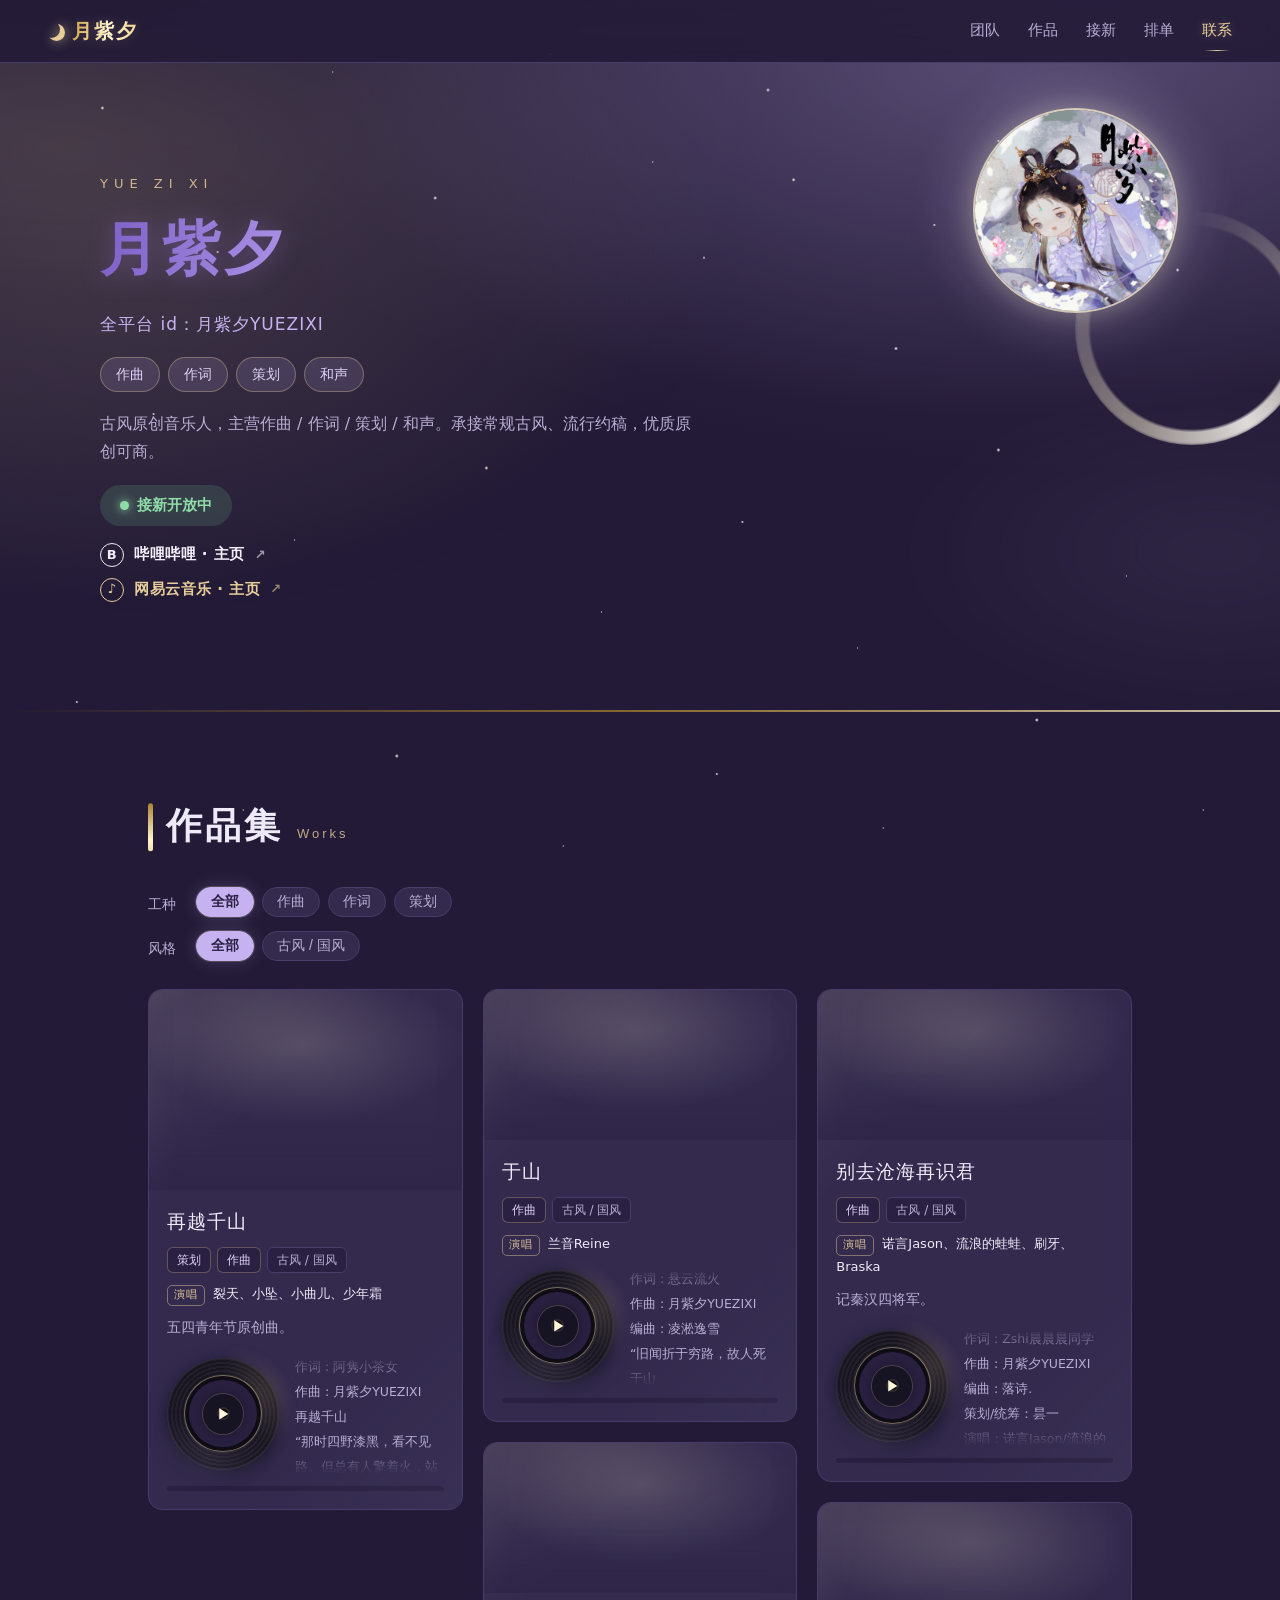
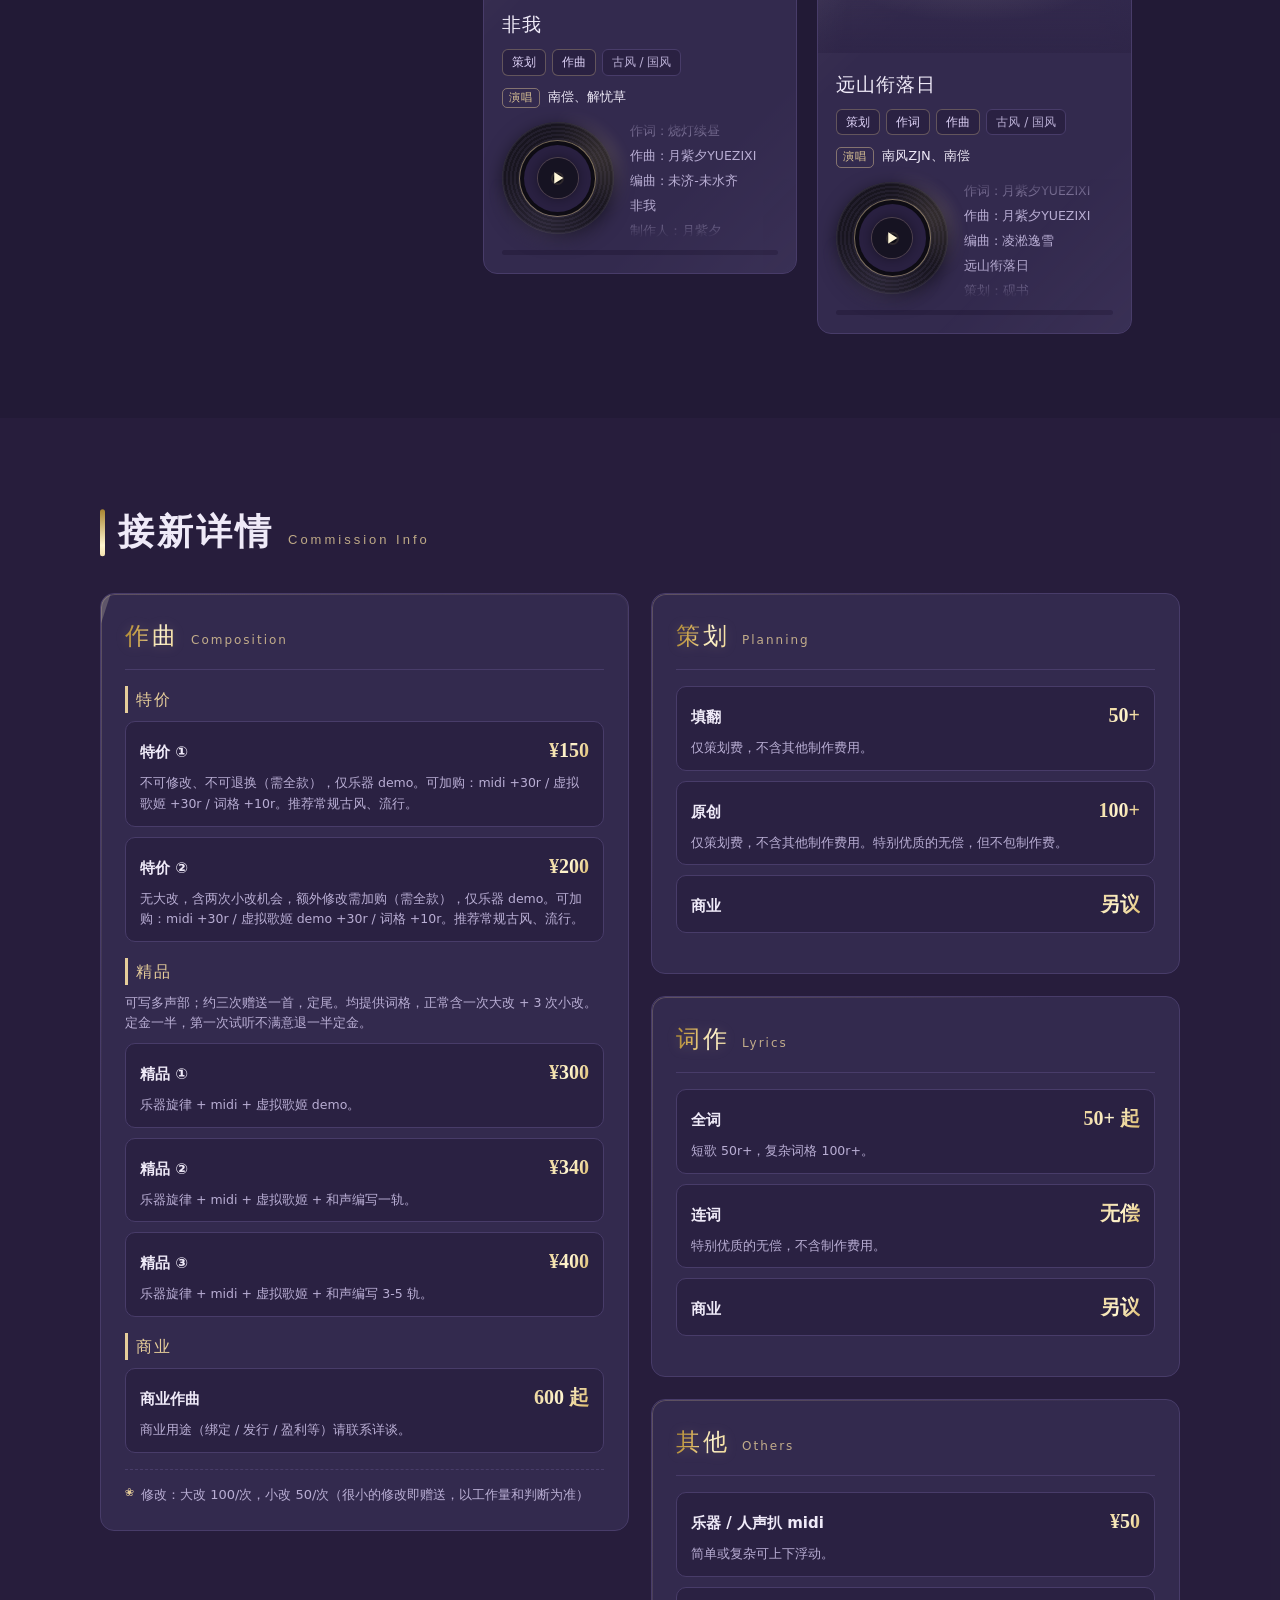
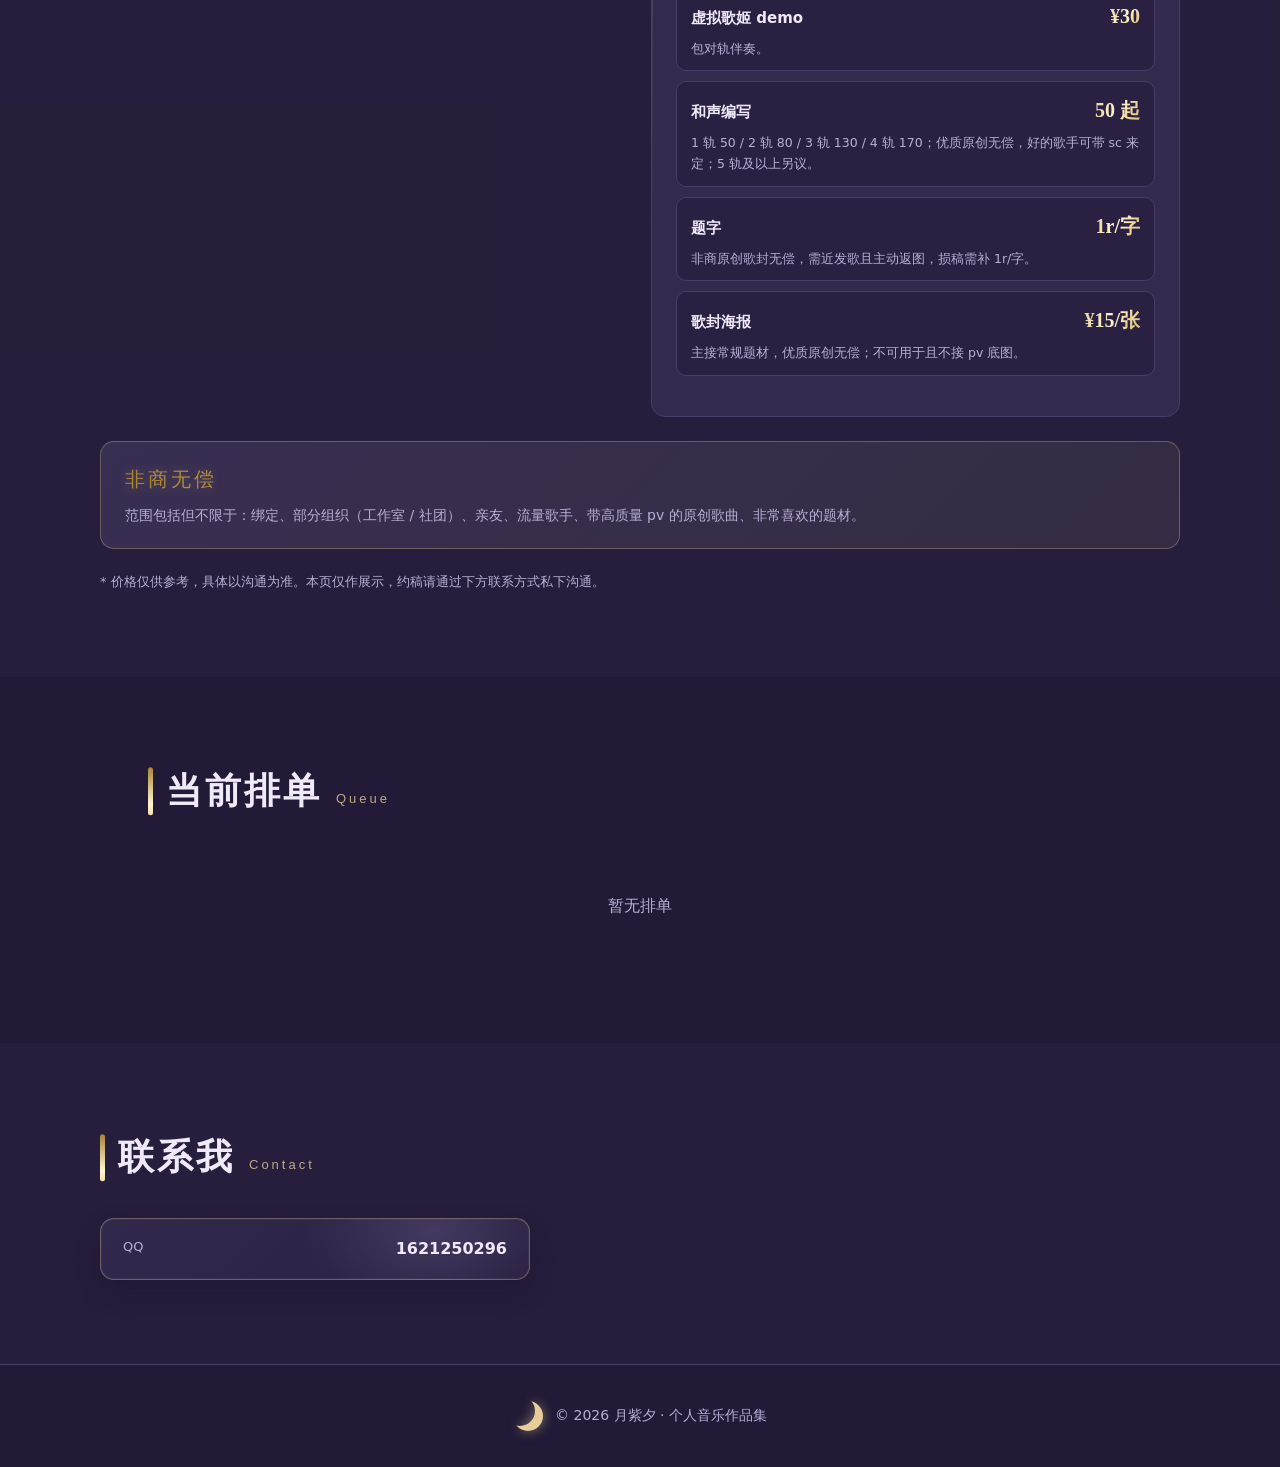
==== member.html @ 7677ec5c "Improve Shiyaoyu work embeds" ====
<!DOCTYPE html>
<html lang="zh-CN">
<head>
  <meta charset="UTF-8" />
  <meta name="viewport" content="width=device-width, initial-scale=1.0" />
  <title>音乐作品集</title>
  <meta name="description" content="古风原创音乐作品展示与接新详情" />
  <link rel="stylesheet" href="assets/css/styles.css?v=35" />
</head>
<body>

  <!-- 星空背景（铺满整页）+ 流星 -->
  <div class="sky" aria-hidden="true">
    <span class="shooting-star"></span>
    <span class="shooting-star"></span>
    <span class="shooting-star"></span>
  </div>

  <!-- 顶部导航 -->
  <header class="nav">
    <a class="nav__brand" href="index.html"><span class="crescent crescent--sm" aria-hidden="true"></span> <span id="navName">作品集</span></a>
    <nav class="nav__links">
      <a href="index.html">团队</a>
      <a href="#works">作品</a>
      <a href="#services">接新</a>
      <a href="#queue">排单</a>
      <a href="#contact">联系</a>
    </nav>
  </header>

  <!-- 首屏 / 关于我 -->
  <section class="hero" id="top">
    <div class="hero__stars" aria-hidden="true"></div>
    <div class="hero__moonframe">
      <img class="hero__avatar" id="avatar" alt="头像" />
    </div>
    <div class="hero__inner">
      <div class="hero__text">
        <div class="hero__pinyin" id="pinyin"></div>
        <h1 id="name">—</h1>
        <p class="hero__tagline" id="tagline">—</p>
        <div class="hero__roles" id="roles"></div>
        <p class="hero__bio" id="bio"></p>
        <div class="hero__status" id="status"></div>
        <div class="hero__platforms" id="platforms"></div>
      </div>
    </div>
  </section>

  <!-- 作品集 -->
  <section class="section" id="works">
    <h2 class="section__title">作品集<span class="section__py">Works</span></h2>

    <div class="filters">
      <div class="filters__group">
        <span class="filters__label">工种</span>
        <div class="chips" id="roleFilters"></div>
      </div>
      <div class="filters__group">
        <span class="filters__label">风格</span>
        <div class="chips" id="genreFilters"></div>
      </div>
    </div>

    <div class="works-grid" id="worksGrid"></div>
    <p class="empty" id="worksEmpty" hidden>没有符合条件的作品～</p>
  </section>

  <!-- 接新详情 / 报价 -->
  <section class="section section--alt" id="services">
    <h2 class="section__title">接新详情<span class="section__py">Commission Info</span></h2>
    <div class="price-groups" id="priceGroups"></div>
    <div class="free-note" id="freeNote"></div>
    <p class="note">* 价格仅供参考，具体以沟通为准。本页仅作展示，约稿请通过下方联系方式私下沟通。</p>
  </section>

  <!-- 排单 -->
  <section class="section" id="queue">
    <h2 class="section__title">当前排单<span class="section__py">Queue</span></h2>
    <div class="queue-list" id="queueList"></div>
  </section>

  <!-- 联系 -->
  <section class="section section--alt" id="contact">
    <h2 class="section__title">联系我<span class="section__py">Contact</span></h2>
    <div class="contacts" id="contacts"></div>
  </section>

  <footer class="footer">
    <span class="crescent" aria-hidden="true"></span>
    <p>© <span id="year"></span> <span id="footName"></span> · 个人音乐作品集</p>
  </footer>

  <button class="backtop" type="button" aria-label="回到顶部">
    <span class="crescent crescent--sm" aria-hidden="true"></span>
  </button>

  <script src="assets/js/data.js?v=35"></script>
  <script src="assets/js/tracks.js?v=35"></script>
  <script src="assets/js/members/lingxue.js?v=35"></script>
  <script src="assets/js/members/chiwei.js?v=35"></script>
  <script src="assets/js/members/qingchuji.js?v=35"></script>
  <script src="assets/js/members/shaodeng.js?v=35"></script>
  <script src="assets/js/members/yingling.js?v=35"></script>
  <script src="assets/js/members/shiyaoyu.js?v=35"></script>
  <script src="assets/js/members/art-template.js?v=35"></script>
  <script src="assets/js/app.js?v=35"></script>
</body>
</html>
---- assets/css/styles.css ----
/* ============ 主题变量（古风 · 水墨紫 · 描金） ============ */
:root {
  --bg:        #221a36;   /* 深茄紫 */
  --bg-alt:    #2a2142;
  --card:      #332a4e;
  --card-hover:#3c3159;
  --text:      #efeaf8;
  --text-dim:  #b9aed4;
  --border:    #483c69;
  --accent:    #c6b2f0;   /* 藕荷紫 */
  --accent-2:  #e6cd9a;   /* 描金 */
  --radius:    14px;
  --maxw:      1080px;
  --serif: "STKaiti", "KaiTi", "Kaiti SC", "FZKai-Z03S", "楷体", "Songti SC", "SimSun", serif;
}

* { box-sizing: border-box; margin: 0; padding: 0; }
html { scroll-behavior: smooth; }

html { background: var(--bg); }
body {
  --spot-x: 72%;
  --spot-y: 18%;
  background: transparent;
  color: var(--text);
  font-family: -apple-system, "PingFang SC", "Microsoft YaHei", "Segoe UI", system-ui, sans-serif;
  line-height: 1.7;
  -webkit-font-smoothing: antialiased;
}
body::before {
  content: "";
  position: fixed;
  inset: 0;
  z-index: -1;
  pointer-events: none;
  background:
    radial-gradient(420px 300px at var(--spot-x) var(--spot-y), rgba(255,245,210,.13), transparent 64%),
    radial-gradient(520px 360px at calc(var(--spot-x) - 18%) calc(var(--spot-y) + 18%), rgba(198,178,240,.10), transparent 68%);
  mix-blend-mode: screen;
  opacity: .82;
  transition: background-position .18s ease;
}

/* ============ 整页星空 + 流星 ============ */
.sky {
  position: fixed; inset: 0; z-index: -1; pointer-events: none; overflow: hidden;
  background:
    radial-gradient(1000px 520px at 85% -5%, rgba(198,178,240,.16), transparent),
    radial-gradient(820px 520px at -5% 12%, rgba(230,205,154,.09), transparent),
    var(--bg);
}
/* 星子（铺满整屏，缓慢明灭） */
.sky::before {
  content: ""; position: absolute; inset: 0;
  background-repeat: no-repeat;
  background-image:
    radial-gradient(2px 2px   at 8%  12%, #fff7da, transparent),
    radial-gradient(1.5px 1.5px at 17% 28%, #ffffff, transparent),
    radial-gradient(1px 1px   at 26% 8%,  #f5e9c0, transparent),
    radial-gradient(2px 2px   at 34% 22%, #ffffff, transparent),
    radial-gradient(1.5px 1.5px at 43% 6%,  #fff3c8, transparent),
    radial-gradient(1px 1px   at 51% 18%, #ffffff, transparent),
    radial-gradient(2px 2px   at 60% 10%, #fff7da, transparent),
    radial-gradient(1.5px 1.5px at 73% 25%, #ffffff, transparent),
    radial-gradient(1px 1px   at 82% 14%, #f5e9c0, transparent),
    radial-gradient(2px 2px   at 92% 30%, #ffffff, transparent),
    radial-gradient(1.5px 1.5px at 12% 46%, #ffffff, transparent),
    radial-gradient(1px 1px   at 23% 60%, #fff3c8, transparent),
    radial-gradient(2px 2px   at 38% 52%, #fff7da, transparent),
    radial-gradient(1px 1px   at 47% 68%, #ffffff, transparent),
    radial-gradient(1.5px 1.5px at 58% 58%, #ffffff, transparent),
    radial-gradient(1px 1px   at 67% 72%, #f5e9c0, transparent),
    radial-gradient(2px 2px   at 78% 50%, #ffffff, transparent),
    radial-gradient(1px 1px   at 88% 64%, #fff3c8, transparent),
    radial-gradient(1.5px 1.5px at 6%  78%, #ffffff, transparent),
    radial-gradient(1px 1px   at 19% 90%, #fff7da, transparent),
    radial-gradient(2px 2px   at 31% 84%, #ffffff, transparent),
    radial-gradient(1px 1px   at 44% 94%, #f5e9c0, transparent),
    radial-gradient(1.5px 1.5px at 56% 86%, #ffffff, transparent),
    radial-gradient(1px 1px   at 69% 92%, #fff3c8, transparent),
    radial-gradient(2px 2px   at 81% 80%, #ffffff, transparent),
    radial-gradient(1px 1px   at 94% 90%, #fff7da, transparent);
  animation: twinkle 5s ease-in-out infinite alternate;
}
.sky::after {
  content: "";
  position: absolute;
  inset: -20%;
  background:
    radial-gradient(520px 220px at 18% 26%, rgba(230,205,154,.08), transparent 70%),
    radial-gradient(460px 240px at 82% 58%, rgba(198,178,240,.10), transparent 72%);
  filter: blur(10px);
  opacity: .75;
  animation: ambientDrift 18s ease-in-out infinite alternate;
}
/* 流星 */
.shooting-star {
  position: absolute; width: 120px; height: 2px; border-radius: 999px;
  background: linear-gradient(90deg, rgba(255,247,220,0), rgba(255,247,220,.9));
  filter: drop-shadow(0 0 6px rgba(255,240,200,.85));
  opacity: 0; transform: translate(0,0) rotate(18deg);
  animation: shoot 9s ease-in infinite;
}
.shooting-star:nth-child(1) { top: 12%; left: 16%; animation-delay: 1.5s; }
.shooting-star:nth-child(2) { top: 22%; left: 54%; animation-delay: 6s;  animation-duration: 11s; }
.shooting-star:nth-child(3) { top: 9%;  left: 74%; animation-delay: 12s; }
@keyframes shoot {
  0%        { opacity: 0; transform: translate(0,0) rotate(18deg); }
  4%        { opacity: 1; }
  16%       { opacity: 1; transform: translate(300px, 120px) rotate(18deg); }
  19%, 100% { opacity: 0; transform: translate(300px, 120px) rotate(18deg); }
}
a { color: inherit; text-decoration: none; }

/* ============ 导航 ============ */
.nav {
  position: sticky; top: 0; z-index: 50;
  display: flex; align-items: center; justify-content: space-between;
  padding: 14px clamp(16px, 5vw, 48px);
  background: rgba(34,26,54,.78);
  backdrop-filter: blur(12px);
  border-bottom: 1px solid var(--border);
}
.nav__brand { font-family: var(--serif); font-weight: 700; font-size: 20px; color: var(--accent); letter-spacing: 2px; }
.nav__links { display: flex; gap: clamp(12px, 3vw, 28px); font-size: 15px; }
.nav__links a {
  position: relative;
  color: var(--text-dim);
  transition: color .2s, text-shadow .2s;
}
.nav__links a::after {
  content: "";
  position: absolute;
  left: 50%;
  right: 50%;
  bottom: -7px;
  height: 1px;
  background: linear-gradient(90deg, transparent, var(--accent-2), transparent);
  opacity: 0;
  transition: left .22s, right .22s, opacity .22s;
}
.nav__links a:hover,
.nav__links a.active {
  color: var(--accent-2);
  text-shadow: 0 0 10px rgba(230,205,154,.32);
}
.nav__links a.active::after { left: 8%; right: 8%; opacity: 1; }

/* ============ 首屏 ============ */
.hero {
  background:
    radial-gradient(700px 360px at 78% 0%, rgba(198,178,240,.22), transparent),
    radial-gradient(600px 360px at 10% 30%, rgba(230,205,154,.10), transparent);
  padding: clamp(48px, 9vw, 110px) clamp(16px, 5vw, 48px);
}
.hero__inner {
  max-width: var(--maxw); margin: 0 auto;
  display: flex; gap: clamp(24px, 5vw, 56px); align-items: center; flex-wrap: wrap;
}
.hero__text { flex: 1; min-width: 280px; max-width: 600px; }
.hero__pinyin { color: var(--accent-2); letter-spacing: 6px; font-size: 13px; margin-bottom: 6px; opacity: .85; }
.hero__text h1 { font-family: var(--serif); font-size: clamp(36px, 6vw, 58px); letter-spacing: 4px; }
.hero__tagline { color: var(--accent); font-size: 17px; margin: 10px 0 18px; letter-spacing: 1px; }
.hero__roles { display: flex; flex-wrap: wrap; gap: 8px; margin-bottom: 18px; }
.role-tag {
  background: rgba(198,178,240,.14); color: #ded2f7;
  border: 1px solid rgba(230,205,154,.35);
  padding: 5px 15px; border-radius: 999px; font-size: 14px;
}
.hero__bio { color: var(--text-dim); max-width: 600px; margin-bottom: 20px; }

/* 音乐平台主页链接 */
.hero__platforms { display: flex; flex-direction: column; gap: 9px; margin-top: 16px; }
.platform-link {
  display: inline-flex; align-items: center; gap: 10px; width: fit-content;
  font-size: 15px; font-weight: 600; letter-spacing: .5px; transition: all .2s;
}
.platform-link__ico {
  display: inline-flex; align-items: center; justify-content: center;
  width: 24px; height: 24px; border-radius: 50%; font-size: 13px; font-weight: 700;
  border: 1px solid currentColor; flex-shrink: 0;
}
.platform-link__arrow { font-size: 13px; opacity: .6; transition: transform .2s; }
.platform-link:hover { transform: translateX(4px); }
.platform-link:hover .platform-link__arrow { transform: translate(2px, -2px); opacity: 1; }
.platform-link--white { color: #f3eef9; }
.platform-link--white:hover { color: #ffffff; text-shadow: 0 0 12px rgba(255,255,255,.5); }
.platform-link--gold { color: var(--accent-2); }
.platform-link--gold:hover { color: #f5dca6; text-shadow: 0 0 12px rgba(230,205,154,.55); }
.hero__status .badge {
  display: inline-flex; align-items: center; gap: 8px;
  padding: 8px 20px; border-radius: 999px; font-size: 15px; font-weight: 600;
}
.badge::before { content: ""; width: 9px; height: 9px; border-radius: 50%; background: currentColor; box-shadow: 0 0 10px currentColor; }
.badge--open    { background: rgba(120,210,150,.16); color: #8fdca8; }
.badge--limited { background: rgba(230,205,154,.18); color: #e6cd9a; }
.badge--closed  { background: rgba(230,140,150,.16); color: #e89aa6; }

/* ============ 区块通用 ============ */
.section { max-width: var(--maxw); margin: 0 auto; padding: clamp(46px, 8vw, 84px) clamp(16px, 5vw, 48px); }
.section--alt { max-width: none; background: rgba(42, 33, 66, .62); }
.section--alt > * { max-width: var(--maxw); margin-left: auto; margin-right: auto; }
.section__title {
  font-family: var(--serif); font-size: clamp(26px, 4vw, 36px); margin-bottom: 30px;
  position: relative; padding-left: 18px; letter-spacing: 3px; color: var(--text);
}
.section__title::before {
  content: ""; position: absolute; left: 0; top: 50%; transform: translateY(-50%);
  width: 5px; height: 78%; border-radius: 3px;
  background: linear-gradient(var(--accent), var(--accent-2));
}
.section__py { font-family: -apple-system, sans-serif; font-size: 13px; letter-spacing: 3px; color: var(--accent-2); margin-left: 14px; opacity: .8; font-weight: 400; }
.note { color: var(--text-dim); font-size: 13px; margin-top: 22px; }
.empty { color: var(--text-dim); text-align: center; padding: 40px; }

/* ============ 筛选 ============ */
.filters { display: flex; flex-direction: column; gap: 14px; margin-bottom: 28px; }
.filters__group { display: flex; gap: 12px; align-items: flex-start; flex-wrap: wrap; }
.filters__label { color: var(--text-dim); font-size: 14px; padding-top: 6px; min-width: 36px; }
.chips { display: flex; flex-wrap: wrap; gap: 8px; }
.chip {
  background: var(--card); border: 1px solid var(--border); color: var(--text-dim);
  padding: 5px 14px; border-radius: 999px; font-size: 14px; cursor: pointer; transition: all .18s;
}
.chip:hover {
  color: var(--text);
  border-color: var(--accent);
  box-shadow: 0 0 14px rgba(198,178,240,.16);
}
.chip.active {
  background: var(--accent);
  color: #2a2142;
  border-color: var(--accent);
  font-weight: 600;
  box-shadow: 0 0 0 1px rgba(255,245,205,.16), 0 0 18px rgba(198,178,240,.22);
}

/* ============ 作品卡片 ============ */
.works-grid { columns: 300px 3; column-gap: 20px; }
.work-card {
  background: var(--card);
  border: 1px solid var(--border);
  border-radius: var(--radius);
  overflow: hidden;
  break-inside: avoid; -webkit-column-break-inside: avoid; margin-bottom: 20px;
  transition: transform .2s, border-color .2s, box-shadow .25s, opacity .45s;
}
/* 题字卡：标题条半透明，露出星空背景 */
.work-card--art { background: rgba(51, 42, 78, 0.5); }
.work-card::before {
  content: "";
  position: absolute;
  inset: 0;
  border-radius: inherit;
  pointer-events: none;
  background:
    linear-gradient(135deg, rgba(255,245,205,.20), transparent 28%, transparent 72%, rgba(198,178,240,.14)),
    radial-gradient(280px 130px at 24% 0%, rgba(230,205,154,.16), transparent 72%);
  opacity: .34;
  transition: opacity .25s;
}
.work-card:hover {
  border-color: var(--accent-2);
  transform: translateY(-3px);
  box-shadow: 0 14px 34px rgba(12,8,28,.30), 0 0 24px rgba(230,205,154,.12);
}
.work-card:hover::before { opacity: .62; }
.work-card.is-playing {
  border-color: rgba(230,205,154,.78);
  box-shadow: 0 0 0 1px rgba(230,205,154,.16), 0 16px 36px rgba(15,10,28,.28), 0 0 28px rgba(230,205,154,.13);
}
.work-card.is-playing .work-card__cover {
  box-shadow: inset 0 -46px 40px -24px var(--card), 0 0 24px rgba(230,205,154,.16);
}
.work-card.reveal-pending {
  opacity: 0;
  transform: translateY(16px);
}
.work-card.reveal-in {
  opacity: 1;
  transform: translateY(0);
}
.work-card.reveal-in:hover { transform: translateY(-3px); }
.work-card__cover {
  position: relative;
  height: 150px; background: linear-gradient(135deg, var(--accent), var(--accent-2));
  background-size: cover; background-position: center;
  display: flex; align-items: flex-end; padding: 12px;
  overflow: hidden;
}
.work-card__cover::before {
  content: "";
  position: absolute;
  inset: -35% -55%;
  background: linear-gradient(105deg, transparent 34%, rgba(255,251,232,.26) 48%, rgba(255,251,232,.08) 56%, transparent 68%);
  transform: translateX(-38%) rotate(-7deg);
  animation: coverLight 7.5s ease-in-out infinite;
  pointer-events: none;
}
.work-card__cover::after {
  content: "";
  position: absolute;
  inset: 0;
  background:
    radial-gradient(240px 120px at 50% 28%, rgba(255,247,218,.16), transparent 65%),
    linear-gradient(180deg, transparent 0%, rgba(42,33,66,.08) 58%, rgba(42,33,66,.46) 100%);
  pointer-events: none;
}
.work-card__year { position: relative; z-index: 1; background: rgba(0,0,0,.4); padding: 2px 10px; border-radius: 999px; font-size: 12px; }
.work-card__body { padding: 16px 18px 18px; }
.work-card__title { font-family: var(--serif); font-size: 19px; margin-bottom: 8px; letter-spacing: 1px; }
.work-card__tags { display: flex; flex-wrap: wrap; gap: 6px; margin-bottom: 10px; }
.mini-tag { font-size: 12px; padding: 2px 9px; border-radius: 6px; background: var(--bg-alt); color: var(--text-dim); border: 1px solid var(--border); }
.mini-tag--role { color: #ded2f7; border-color: rgba(230,205,154,.3); }
.work-card__desc { color: var(--text-dim); font-size: 14px; margin-bottom: 14px; }
.work-card audio { width: 100%; height: 38px; }

/* 专辑封面横幅 */
.work-card__cover--img { box-shadow: inset 0 -46px 40px -24px var(--card); }

/* ============ 团队主页 ============ */
.hero__tagline--big {
  font-family: var(--serif); font-size: clamp(24px, 4.5vw, 36px);
  color: var(--accent-2); letter-spacing: 4px; margin: 8px 0 18px;
}
.hero__cta {
  display: inline-block; margin-top: 18px; padding: 9px 24px; border-radius: 999px;
  border: 1px solid rgba(230,205,154,.5); background: rgba(230,205,154,.10);
  color: var(--accent-2); font-size: 15px; font-weight: 600; letter-spacing: 1px; transition: all .2s;
}
.hero__cta:hover { background: rgba(230,205,154,.2); color: #f5dca6; }

.members-grid { display: grid; gap: 20px; grid-template-columns: repeat(auto-fill, minmax(220px, 1fr)); }
.member-card {
  display: flex; flex-direction: column; align-items: center; text-align: center;
  padding: 28px 22px; background: var(--card); border: 1px solid var(--border);
  border-radius: var(--radius); transition: all .22s; position: relative; overflow: hidden;
}
.member-card::after {
  content: ""; position: absolute; top: 0; left: 0; width: 45%; height: 100%; z-index: 2;
  background: linear-gradient(105deg, transparent, rgba(255,245,205,.22), transparent);
  transform: translateX(-160%) skewX(-18deg); pointer-events: none;
}
.member-card:hover { border-color: var(--accent-2); transform: translateY(-4px); }
.member-card:hover::after { animation: sheen 1.1s ease; }
.member-card__avatar {
  width: 100px; height: 100px; border-radius: 50%; overflow: hidden; margin-bottom: 16px;
  border: 2px solid var(--accent-2); background: var(--bg-alt);
  box-shadow: 0 0 0 5px rgba(198,178,240,.12), 0 0 22px rgba(245,236,205,.28);
}
.member-card__avatar img { width: 100%; height: 100%; object-fit: cover; display: block; }
.member-card__name { font-family: var(--serif); font-size: 23px; color: var(--accent); letter-spacing: 2px; }
.member-card__title { font-size: 13px; color: var(--accent-2); margin: 7px 0 8px; }
.member-card__desc { font-size: 13px; color: var(--text-dim); line-height: 1.75; }
.member-card__enter { margin-top: 16px; font-size: 13px; color: var(--accent-2); font-weight: 600; letter-spacing: 1px; }
.member-card__collab { margin-top: 12px; font-size: 12.5px; color: var(--text-dim); line-height: 1.7; }
.member-card__collab span {
  display: inline-block; font-size: 11px; color: var(--accent-2);
  border: 1px solid rgba(230,205,154,.4); border-radius: 5px; padding: 0 6px; margin-right: 6px; letter-spacing: 1px;
}

/* 团队筛选居中 */
.filters--team { justify-content: center; margin-bottom: 26px; }
.filters--team .filters__group { justify-content: center; }

/* 工作室合作名单 */
.team-collab { max-width: 620px; margin: 6px 0 4px; font-size: 13.5px; color: var(--text-dim); line-height: 1.9; }
.team-collab__label {
  display: inline-block; font-family: var(--serif); color: var(--accent-2); letter-spacing: 2px;
  margin-right: 10px; border-left: 3px solid var(--accent-2); padding-left: 8px;
}
.team-collab__note { color: var(--text-dim); font-size: 12px; margin-left: 6px; opacity: .8; }

/* ============ 美工 / 题字：图片画廊 + 灯箱 ============ */
.work-card--art .work-card__body { padding-top: 14px; }
.art-thumb {
  display: block; width: 100%; padding: 0; border: 0; cursor: zoom-in;
  background: var(--bg-alt); overflow: hidden; line-height: 0;
  border-bottom: 1px solid var(--border);
}
.art-thumb img { width: 100%; height: auto; display: block; transition: filter .3s ease; }
.art-thumb:hover img { filter: brightness(1.08); }

.lightbox {
  position: fixed; inset: 0; z-index: 200; display: none;
  align-items: center; justify-content: center; padding: 28px;
  background: rgba(10,8,16,.88); backdrop-filter: blur(4px); cursor: zoom-out;
}
.lightbox.show { display: flex; }
.lightbox img { max-width: 92vw; max-height: 88vh; border-radius: 10px; box-shadow: 0 18px 60px rgba(0,0,0,.6); }
.lightbox__close { position: absolute; top: 18px; right: 26px; font-size: 36px; color: #fff; opacity: .8; }

/* 演唱信息 */
.work-card__vocal { font-size: 13px; color: var(--text); margin-bottom: 10px; }
.vocal-label {
  display: inline-block; font-size: 11px; color: var(--accent-2);
  border: 1px solid rgba(230,205,154,.45); border-radius: 5px;
  padding: 0 6px; margin-right: 8px; letter-spacing: 1px;
}

/* 作品播放器（自定义黑胶 + 同步歌词） */
.work-player { margin-top: 6px; }
.player-tabs { display: flex; gap: 6px; margin-bottom: 10px; }
.player-tab {
  font-size: 12px; padding: 3px 12px; border-radius: 999px;
  border: 1px solid var(--border); background: var(--bg-alt); color: var(--text-dim);
  cursor: pointer; transition: all .18s;
}
.player-tab:hover { color: var(--text); border-color: var(--accent); }
.player-tab.active { background: var(--accent); color: #2a2142; border-color: var(--accent); font-weight: 600; }

.vinyl-stage { display: flex; gap: 16px; align-items: center; }
.vinyl {
  position: relative; width: 112px; height: 112px; flex-shrink: 0; border-radius: 50%; cursor: pointer;
  background: repeating-radial-gradient(circle at 50% 50%, #18151f 0 2px, #221e2c 2px 4px);
  box-shadow: 0 5px 18px rgba(0,0,0,.5), inset 0 0 0 1px rgba(255,255,255,.05);
  display: flex; align-items: center; justify-content: center;
  animation: spin 9s linear infinite; animation-play-state: paused;
}
.vinyl::before {
  content: "";
  position: absolute;
  inset: -9px;
  border-radius: 50%;
  background: conic-gradient(from 0deg, transparent, rgba(230,205,154,.34), transparent 35%, rgba(198,178,240,.24), transparent 76%);
  filter: blur(7px);
  opacity: .42;
  animation: haloTurn 10s linear infinite;
}
.vinyl-stage[data-state="playing"] .vinyl { animation-play-state: running; }
.vinyl-stage[data-state="playing"] .vinyl::before { opacity: .78; }
.vinyl__cover {
  position: relative;
  z-index: 1;
  width: 60%; height: 60%; border-radius: 50%;
  background-size: cover; background-position: center; background-color: var(--bg-alt);
  box-shadow: 0 0 0 4px #0e0c14, 0 0 0 5px rgba(230,205,154,.45);
}
.vinyl__hole {
  position: absolute; z-index: 2; width: 9px; height: 9px; border-radius: 50%;
  background: #0e0c14; box-shadow: 0 0 0 2px rgba(230,205,154,.4);
}
.vinyl__btn {
  position: absolute; z-index: 3; width: 40px; height: 40px; border-radius: 50%; border: 0; cursor: pointer;
  background: rgba(14,12,20,.68); color: #fff7da; font-size: 14px; line-height: 1;
  display: flex; align-items: center; justify-content: center; transition: opacity .2s, transform .2s, background .2s;
  box-shadow: 0 0 0 1px rgba(230,205,154,.22), 0 0 14px rgba(0,0,0,.45);
}
.vinyl__btn::before { content: "▶"; transform: translateX(1px); }
.vinyl-stage[data-state="playing"] .vinyl__btn::before { content: "Ⅱ"; transform: translateX(0); }
.vinyl:hover .vinyl__btn { transform: scale(1.04); background: rgba(14,12,20,.82); }
.vinyl:hover .vinyl__btn { opacity: 1; }
.vinyl-stage[data-state="playing"] .vinyl__btn { opacity: 0; }
.vinyl-stage[data-state="playing"] .vinyl:hover .vinyl__btn { opacity: 1; }

.lyrics {
  position: relative; flex: 1; min-width: 0; height: 120px; overflow: hidden;
  -webkit-mask-image: linear-gradient(180deg, transparent, #000 26%, #000 74%, transparent);
          mask-image: linear-gradient(180deg, transparent, #000 26%, #000 74%, transparent);
}
.lyrics__inner { will-change: transform; transition: transform .45s ease; }
.lyrics__inner p { font-size: 12.5px; line-height: 2.0; color: var(--text-dim); margin: 0; transition: color .25s; }
.lyrics__inner p.active { color: var(--accent-2); font-weight: 600; }
.lyrics--empty { display: flex; align-items: center; justify-content: center; height: 120px; color: var(--text-dim); font-size: 13px; }

.p2-bar { margin-top: 12px; height: 5px; border-radius: 999px; background: var(--bg-alt); cursor: pointer; overflow: hidden; }
.p2-fill { height: 100%; width: 0; border-radius: 999px; background: linear-gradient(90deg, var(--accent), var(--accent-2)); }
.p2-audio { display: none; }
.player-frame { line-height: 0; }
.bili-frame { width: 100%; height: 200px; border: 0; border-radius: 8px; }
.player-pending { font-size: 13px; color: var(--text-dim); padding: 8px 0; }
.work-link {
  display: inline-flex;
  align-items: center;
  justify-content: center;
  min-height: 34px;
  padding: 6px 14px;
  border: 1px solid rgba(230,205,154,.45);
  border-radius: 999px;
  color: var(--accent-2);
  background: rgba(230,205,154,.08);
  font-size: 13px;
  font-weight: 700;
}
.work-link:hover {
  border-color: rgba(230,205,154,.75);
  background: rgba(230,205,154,.14);
  box-shadow: 0 0 16px rgba(230,205,154,.18);
}

/* ============ 接新详情 / 报价 ============ */
.price-groups { display: flex; gap: 22px; align-items: flex-start; }
.price-col { flex: 1; min-width: 0; display: flex; flex-direction: column; gap: 22px; }
@media (max-width: 720px) { .price-groups { flex-direction: column; } }
.price-cat {
  background: var(--card); border: 1px solid var(--border); border-radius: var(--radius);
  padding: 22px 24px 24px; position: relative;
}
.price-cat::before {
  content: ""; position: absolute; inset: 0; border-radius: var(--radius); pointer-events: none;
  border: 1px solid transparent;
  background: linear-gradient(140deg, rgba(230,205,154,.25), transparent 40%) border-box;
  -webkit-mask: linear-gradient(#000 0 0) padding-box, linear-gradient(#000 0 0);
  -webkit-mask-composite: xor; mask-composite: exclude;
}
.price-cat__head { display: flex; align-items: baseline; gap: 12px; margin-bottom: 16px; padding-bottom: 12px; border-bottom: 1px solid var(--border); }
.price-cat__name { font-family: var(--serif); font-size: 24px; color: var(--accent); letter-spacing: 3px; }
.price-cat__py { font-size: 12px; letter-spacing: 2px; color: var(--accent-2); opacity: .8; }
.price-sub { margin-bottom: 16px; }
.price-sub__label {
  display: inline-block; font-family: var(--serif); font-size: 16px; color: var(--accent-2);
  border-left: 3px solid var(--accent-2); padding-left: 8px; margin-bottom: 8px; letter-spacing: 2px;
}
.price-sub__note { font-size: 12.5px; color: var(--text-dim); margin-bottom: 10px; line-height: 1.6; }
.price-sub__after { font-size: 12.5px; color: var(--text-dim); margin-top: 10px; line-height: 1.7; padding-left: 10px; border-left: 2px solid rgba(230,205,154,.35); }
.price-items { display: flex; flex-direction: column; gap: 10px; }
.price-item { background: var(--bg-alt); border: 1px solid var(--border); border-radius: 10px; padding: 11px 14px; }
.price-item__top { display: flex; justify-content: space-between; align-items: baseline; gap: 10px; }
.price-item__name { font-size: 15px; font-weight: 600; }
.price-item__price { font-family: var(--serif); font-size: 20px; font-weight: 700; color: var(--accent-2); white-space: nowrap; }
.price-item__desc { color: var(--text-dim); font-size: 12.5px; margin-top: 6px; line-height: 1.65; }
.price-extra { list-style: none; margin-top: 14px; padding-top: 14px; border-top: 1px dashed var(--border); display: flex; flex-direction: column; gap: 6px; }
.price-extra li { font-size: 13px; color: var(--text-dim); padding-left: 16px; position: relative; }
.price-extra li::before { content: "❀"; position: absolute; left: 0; color: var(--accent-2); font-size: 11px; }

/* 非商无偿 */
.free-note {
  margin-top: 24px; padding: 20px 24px; border-radius: var(--radius);
  background: linear-gradient(135deg, rgba(198,178,240,.12), rgba(230,205,154,.08));
  border: 1px solid rgba(230,205,154,.3);
}
.free-note__title { font-family: var(--serif); font-size: 20px; color: var(--accent-2); letter-spacing: 3px; margin-bottom: 8px; }
.free-note__desc { color: var(--text-dim); font-size: 14px; }

/* ============ 排单 ============ */
.queue-list { display: flex; flex-direction: column; gap: 14px; }
.queue-item { background: var(--card); border: 1px solid var(--border); border-radius: var(--radius); padding: 16px 20px; display: flex; align-items: center; gap: 18px; flex-wrap: wrap; }
.queue-item__main { flex: 1; min-width: 200px; }
.queue-item__title { font-size: 16px; margin-bottom: 8px; }
.bar { height: 7px; background: var(--bg-alt); border-radius: 999px; overflow: hidden; }
.bar__fill { height: 100%; border-radius: 999px; background: linear-gradient(90deg, var(--accent), var(--accent-2)); transition: width .4s; }
.queue-item__meta { text-align: right; font-size: 13px; color: var(--text-dim); }
.qstatus { display: inline-block; padding: 3px 12px; border-radius: 999px; font-size: 13px; font-weight: 600; margin-bottom: 4px; }
.qstatus--doing  { background: rgba(198,178,240,.18); color: #ded2f7; }
.qstatus--queued { background: rgba(230,205,154,.16); color: #e6cd9a; }
.qstatus--done   { background: rgba(120,210,150,.16); color: #8fdca8; }

/* ============ 联系 ============ */
.contacts { display: flex; flex-wrap: wrap; gap: 14px; }
.contact-item { background: var(--card); border: 1px solid var(--border); border-radius: var(--radius); padding: 16px 22px; min-width: 200px; transition: all .2s; }
.contact-item:hover { border-color: var(--accent-2); transform: translateY(-2px); }
.contact-item__label { color: var(--text-dim); font-size: 13px; margin-bottom: 4px; }
.contact-item__value { font-size: 16px; font-weight: 600; word-break: break-all; }
.contact-item--qr {
  min-width: min(100%, 430px);
  display: grid;
  grid-template-columns: minmax(130px, 1fr) auto;
  grid-template-rows: auto auto;
  column-gap: 18px;
  align-items: center;
  background:
    radial-gradient(180px 120px at 78% 20%, rgba(198,178,240,.16), transparent 72%),
    linear-gradient(135deg, rgba(51,42,78,.96), rgba(42,33,66,.92));
  border-color: rgba(230,205,154,.34);
  box-shadow: 0 12px 28px rgba(12,8,28,.18), inset 0 0 0 1px rgba(255,245,205,.04);
}
.contact-item--qr .contact-item__label,
.contact-item--qr .contact-item__value {
  position: relative;
  z-index: 1;
}
.contact-item__qr {
  position: relative;
  z-index: 1;
  grid-column: 2;
  grid-row: 1 / span 2;
  width: 158px;
  padding: 8px;
  border-radius: 12px;
  background:
    linear-gradient(135deg, rgba(230,205,154,.24), rgba(198,178,240,.18)) border-box,
    rgba(20,16,30,.9) padding-box;
  border: 1px solid transparent;
  box-shadow: 0 0 24px rgba(198,178,240,.16), 0 0 18px rgba(230,205,154,.10);
}
.contact-item__qr::before {
  content: "";
  position: absolute;
  inset: -1px;
  border-radius: inherit;
  pointer-events: none;
  background: linear-gradient(115deg, transparent, rgba(255,245,205,.24), transparent);
  opacity: .55;
}
.contact-item__qr img {
  position: relative;
  z-index: 1;
  display: block;
  width: 100%;
  aspect-ratio: 1;
  border-radius: 8px;
  object-fit: cover;
}
.contact-item__qr span {
  position: relative;
  z-index: 1;
  display: block;
  margin-top: 7px;
  color: var(--accent-2);
  font-size: 12px;
  line-height: 1.2;
  text-align: center;
  letter-spacing: 1px;
}

/* ============ 页脚 ============ */
.footer { text-align: center; padding: 36px 16px; color: var(--text-dim); font-size: 14px; border-top: 1px solid var(--border); }

.backtop {
  position: fixed;
  right: clamp(16px, 4vw, 34px);
  bottom: clamp(18px, 4vw, 34px);
  z-index: 60;
  width: 42px;
  height: 42px;
  border-radius: 50%;
  border: 1px solid rgba(230,205,154,.38);
  background: rgba(42,33,66,.72);
  color: var(--accent-2);
  cursor: pointer;
  display: grid;
  place-items: center;
  opacity: 0;
  pointer-events: none;
  transform: translateY(10px);
  transition: opacity .22s, transform .22s, border-color .2s, box-shadow .2s;
  backdrop-filter: blur(10px);
}
.backtop.is-visible {
  opacity: 1;
  pointer-events: auto;
  transform: translateY(0);
}
.backtop:hover {
  border-color: rgba(230,205,154,.78);
  box-shadow: 0 0 20px rgba(230,205,154,.2);
}

@media (max-width: 560px) {
  .hero__inner { flex-direction: column; text-align: center; }
  .hero__roles, .hero__status { justify-content: center; }
  .hero__pinyin { letter-spacing: 4px; }
  .nav__links { gap: 14px; font-size: 14px; }
  .price-item__top { flex-wrap: wrap; }
  .contact-item--qr {
    width: 100%;
    grid-template-columns: 1fr;
    justify-items: center;
    text-align: center;
  }
  .contact-item__qr {
    grid-column: 1;
    grid-row: auto;
    width: min(178px, 72vw);
    margin-top: 14px;
  }
}

/* ============ 鎏金流光质感 ============ */
@keyframes goldFlow  { to { background-position: 200% center; } }
@keyframes goldFlowY { to { background-position: center 200%; } }
@keyframes sheen     { 0% { transform: translateX(-160%) skewX(-18deg); } 60%, 100% { transform: translateX(280%) skewX(-18deg); } }
@keyframes ambientDrift {
  from { transform: translate3d(-1.5%, -1%, 0) scale(1); }
  to   { transform: translate3d(1.5%, 1%, 0) scale(1.04); }
}
@keyframes coverLight {
  0%, 36%   { transform: translateX(-42%) rotate(-7deg); opacity: 0; }
  48%       { opacity: .9; }
  68%, 100% { transform: translateX(42%) rotate(-7deg); opacity: 0; }
}
@keyframes haloTurn {
  to { transform: rotate(360deg); }
}

/* 鎏金流光文字：导航 / 板块名 / 非商无偿标题 */
.nav__brand,
.price-cat__name,
.free-note__title {
  background-image: linear-gradient(100deg,
    #a9842f 0%, #d9b35e 18%, #fff5cf 34%, #f0d691 50%, #caa14e 68%, #a9842f 100%);
  background-size: 200% auto;
  -webkit-background-clip: text; background-clip: text;
  -webkit-text-fill-color: transparent; color: transparent;
  animation: goldFlow 6s linear infinite;
  filter: drop-shadow(0 1px 6px rgba(230,205,154,.18));
}
.nav__brand { animation-duration: 5s; }

/* 艺名「月紫夕」—— 紫色渐变流光 */
.hero__text h1 {
  background-image: linear-gradient(100deg,
    #7e5fc7 0%, #b9a3ef 22%, #f1eaff 40%, #c6b2f0 56%, #9575cd 76%, #6f51bd 100%);
  background-size: 200% auto;
  -webkit-background-clip: text; background-clip: text;
  -webkit-text-fill-color: transparent; color: transparent;
  animation: goldFlow 6.5s linear infinite;
  filter: drop-shadow(0 2px 12px rgba(150,117,205,.38));
}
.price-cat__name { animation-duration: 7s; }

/* 标题描金竖条 —— 上下流光 */
.section__title::before {
  background: linear-gradient(180deg, #a9842f, #fff5cf 35%, #e8cd8f 55%, #a9842f);
  background-size: auto 220%;
  animation: goldFlowY 4.5s linear infinite;
}

/* 首屏底部一道扫动的鎏金光线 */
.hero { position: relative; }
.hero::after {
  content: ""; position: absolute; left: 0; right: 0; bottom: 0; height: 2px;
  background: linear-gradient(90deg, transparent, #a9842f 25%, #fff5cf 50%, #e8cd8f 70%, transparent);
  background-size: 200% auto; opacity: .75;
  animation: goldFlow 5s linear infinite;
}

/* 卡片 hover —— 金色光泽扫过 */
.work-card, .contact-item, .price-cat { position: relative; overflow: hidden; }
.work-card::after, .contact-item::after, .price-cat::after {
  content: ""; position: absolute; top: 0; left: 0; width: 45%; height: 100%;
  background: linear-gradient(105deg, transparent, rgba(255,245,205,.22), transparent);
  transform: translateX(-160%) skewX(-18deg); pointer-events: none; z-index: 2;
}
.work-card:hover::after, .contact-item:hover::after, .price-cat:hover::after { animation: sheen 1.1s ease; }

/* 价格数字加一点描金渐变 */
.price-item__price {
  background-image: linear-gradient(120deg, #e8cd8f, #fff5cf, #d9b35e);
  -webkit-background-clip: text; background-clip: text;
  -webkit-text-fill-color: transparent; color: transparent;
}

/* ============ 月亮元素 ============ */
.hero__inner { position: relative; z-index: 1; }

/* 右上角 · 圆形头像月 + 月光光环 */
.hero__moonframe {
  --moon: clamp(130px, 19vw, 205px);
  position: absolute; top: 7%; right: 8%; z-index: 0;
  width: var(--moon); height: var(--moon); border-radius: 50%;
  isolation: isolate;
  overflow: visible;
  display: flex; align-items: center; justify-content: center;
  /* 头像未放入前的发光占位月盘 */
  background: radial-gradient(circle at 50% 44%,
    rgba(250,243,219,.55) 0%, rgba(236,221,184,.22) 55%, rgba(110,95,150,.32) 82%);
}
/* 团队 LOGO：月球中间一枚鎏金月牙 */
.hero__moonframe .moon-emblem {
  width: clamp(58px, 8.5vw, 86px); height: clamp(58px, 8.5vw, 86px);
  box-shadow: inset -15px -9px 0 0 var(--accent-2);
  filter: drop-shadow(0 0 10px rgba(230,205,154,.6));
  z-index: 1;
}

/* 背景音乐浮动按钮 */
.bgm-btn {
  position: fixed; right: 22px; bottom: 22px; z-index: 90;
  width: 52px; height: 52px; border-radius: 50%; cursor: pointer;
  border: 1px solid rgba(230,205,154,.55); color: var(--accent-2); font-size: 20px;
  background: rgba(34,26,54,.85); backdrop-filter: blur(8px);
  box-shadow: 0 6px 20px rgba(0,0,0,.45);
  display: flex; align-items: center; justify-content: center; transition: all .2s;
}
.bgm-btn:hover { background: rgba(230,205,154,.18); color: #f5dca6; transform: translateY(-2px); }
.bgm-btn .bgm-ico { display: inline-block; line-height: 1; }
.bgm-btn.playing .bgm-ico { animation: spin 3.2s linear infinite; }
.bgm-btn:not(.playing) { animation: bgmPulse 2.4s ease-in-out infinite; }
@keyframes bgmPulse {
  0%, 100% { box-shadow: 0 6px 20px rgba(0,0,0,.45), 0 0 0 0 rgba(230,205,154,.35); }
  50%      { box-shadow: 0 6px 20px rgba(0,0,0,.45), 0 0 0 8px rgba(230,205,154,0); }
}
/* 外层月华辉光（呼吸） */
.hero__moonframe::before {
  content: "";
  position: absolute;
  left: 50%;
  top: 50%;
  z-index: -1;
  width: 148%;
  height: 148%;
  border-radius: 50%;
  background: radial-gradient(circle,
    rgba(245,240,220,.34) 0%, rgba(214,200,236,.15) 46%, rgba(214,200,236,0) 72%);
  filter: blur(12px);
  animation: moonGlow 7s ease-in-out infinite;
  transform: translate(-50%, -50%);
}
/* 缓缓旋转的月光光环 */
.hero__moonframe::after {
  content: "";
  position: absolute;
  left: 50%;
  top: 50%;
  z-index: 2;
  width: 114%;
  height: 114%;
  border-radius: 50%;
  background: conic-gradient(from 0deg,
    rgba(245,236,205,0) 0deg, rgba(245,236,205,.5) 90deg,
    rgba(255,253,246,.85) 150deg, rgba(245,236,205,.5) 210deg, rgba(245,236,205,0) 320deg);
  -webkit-mask: radial-gradient(transparent 61%, #000 63%);
          mask: radial-gradient(transparent 61%, #000 63%);
  filter: blur(1.5px);
  pointer-events: none;
  animation: moonRingSpin 16s linear infinite;
}
.hero__avatar {
  position: relative; z-index: 1; display: block;
  width: 100%; height: 100%; border-radius: 50%; object-fit: cover;
  border: 2px solid rgba(245,236,205,.75);
  box-shadow: 0 0 22px 4px rgba(245,236,205,.25), inset 0 0 20px rgba(120,105,150,.4);
}
@keyframes moonGlow {
  0%, 100% { opacity: .72; }
  50%      { opacity: 1; }
}
@keyframes spin { to { transform: rotate(360deg); } }
@keyframes moonRingSpin {
  from { transform: translate(-50%, -50%) rotate(0deg); }
  to   { transform: translate(-50%, -50%) rotate(360deg); }
}

/* 星子微闪 */
.hero__stars {
  position: absolute; inset: 0; z-index: 0; pointer-events: none;
  background:
    radial-gradient(2px 2px at 62% 18%, #fff7da, transparent),
    radial-gradient(1.5px 1.5px at 78% 12%, #ffffff, transparent),
    radial-gradient(1.5px 1.5px at 88% 34%, #f5e9c0, transparent),
    radial-gradient(2px 2px at 70% 44%, #ffffff, transparent),
    radial-gradient(1.5px 1.5px at 55% 30%, #fff3c8, transparent),
    radial-gradient(1px 1px at 83% 22%, #ffffff, transparent);
  animation: twinkle 4.5s ease-in-out infinite alternate;
}
@keyframes twinkle { from { opacity: .35; } to { opacity: 1; } }

/* 鎏金弯月图标（导航 / 页脚） */
.crescent {
  display: inline-block; width: 30px; height: 30px; border-radius: 50%;
  box-shadow: inset -8px -5px 0 0 var(--accent-2);
  filter: drop-shadow(0 0 6px rgba(230,205,154,.55));
}
.crescent--sm { width: 17px; height: 17px; box-shadow: inset -5px -3px 0 0 var(--accent-2); vertical-align: -3px; }

.footer { display: flex; align-items: center; justify-content: center; gap: 12px; }

@media (max-width: 760px) {
  .hero__moonframe { position: relative; top: auto; right: auto; margin: 0 auto 16px; --moon: clamp(120px, 42vw, 175px); }
  .hero__text { max-width: 100%; text-align: center; }
  .hero__roles, .hero__status { justify-content: center; }
  .hero__platforms { align-items: center; }
}

/* 无障碍：尊重「减少动态效果」系统设置 */
@media (prefers-reduced-motion: reduce) {
  .hero__text h1, .nav__brand, .price-cat__name, .free-note__title,
  .section__title::before, .hero::after, .hero__stars, .sky::before,
  .sky::after, .hero__moonframe::before, .hero__moonframe::after,
  .work-card, .work-card__cover::before, .vinyl::before { animation: none; transition: none; }
  .shooting-star { display: none; }
  .work-card:hover::after, .contact-item:hover::after, .price-cat:hover::after { animation: none; }
}
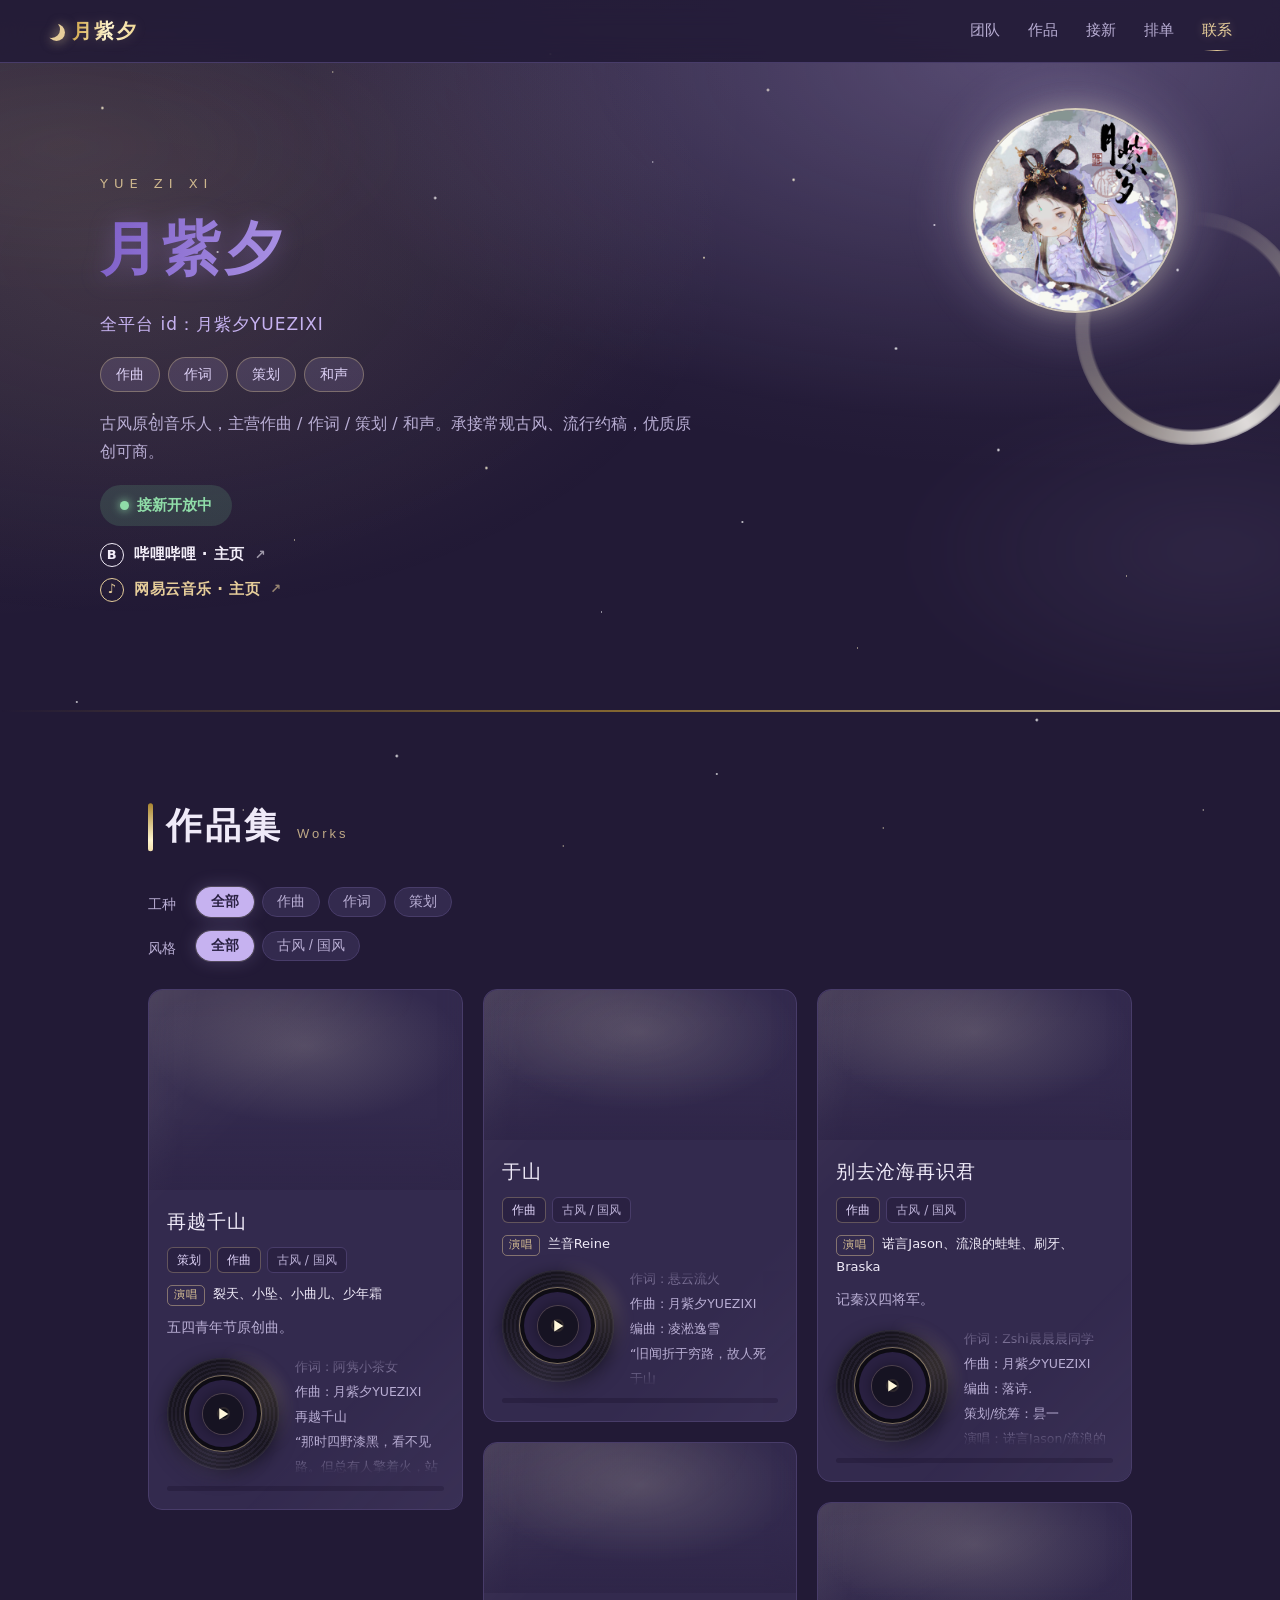
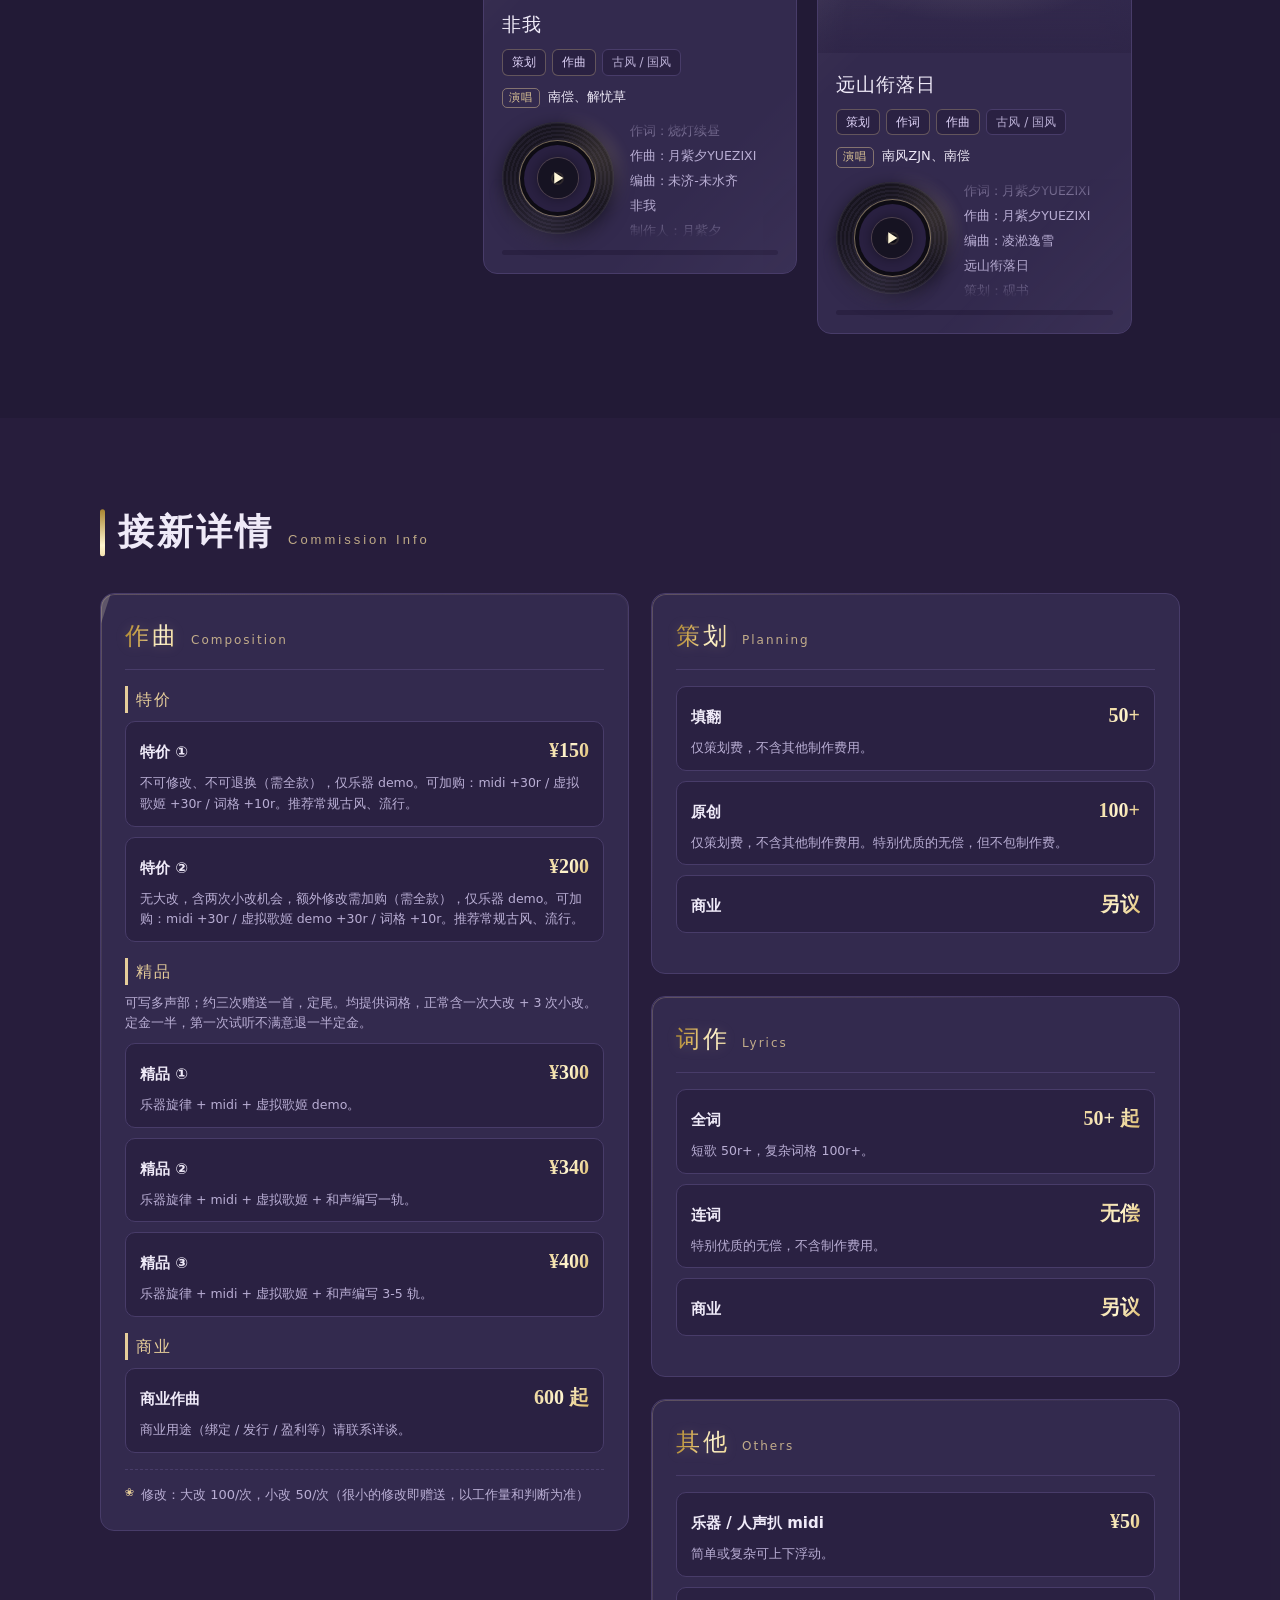
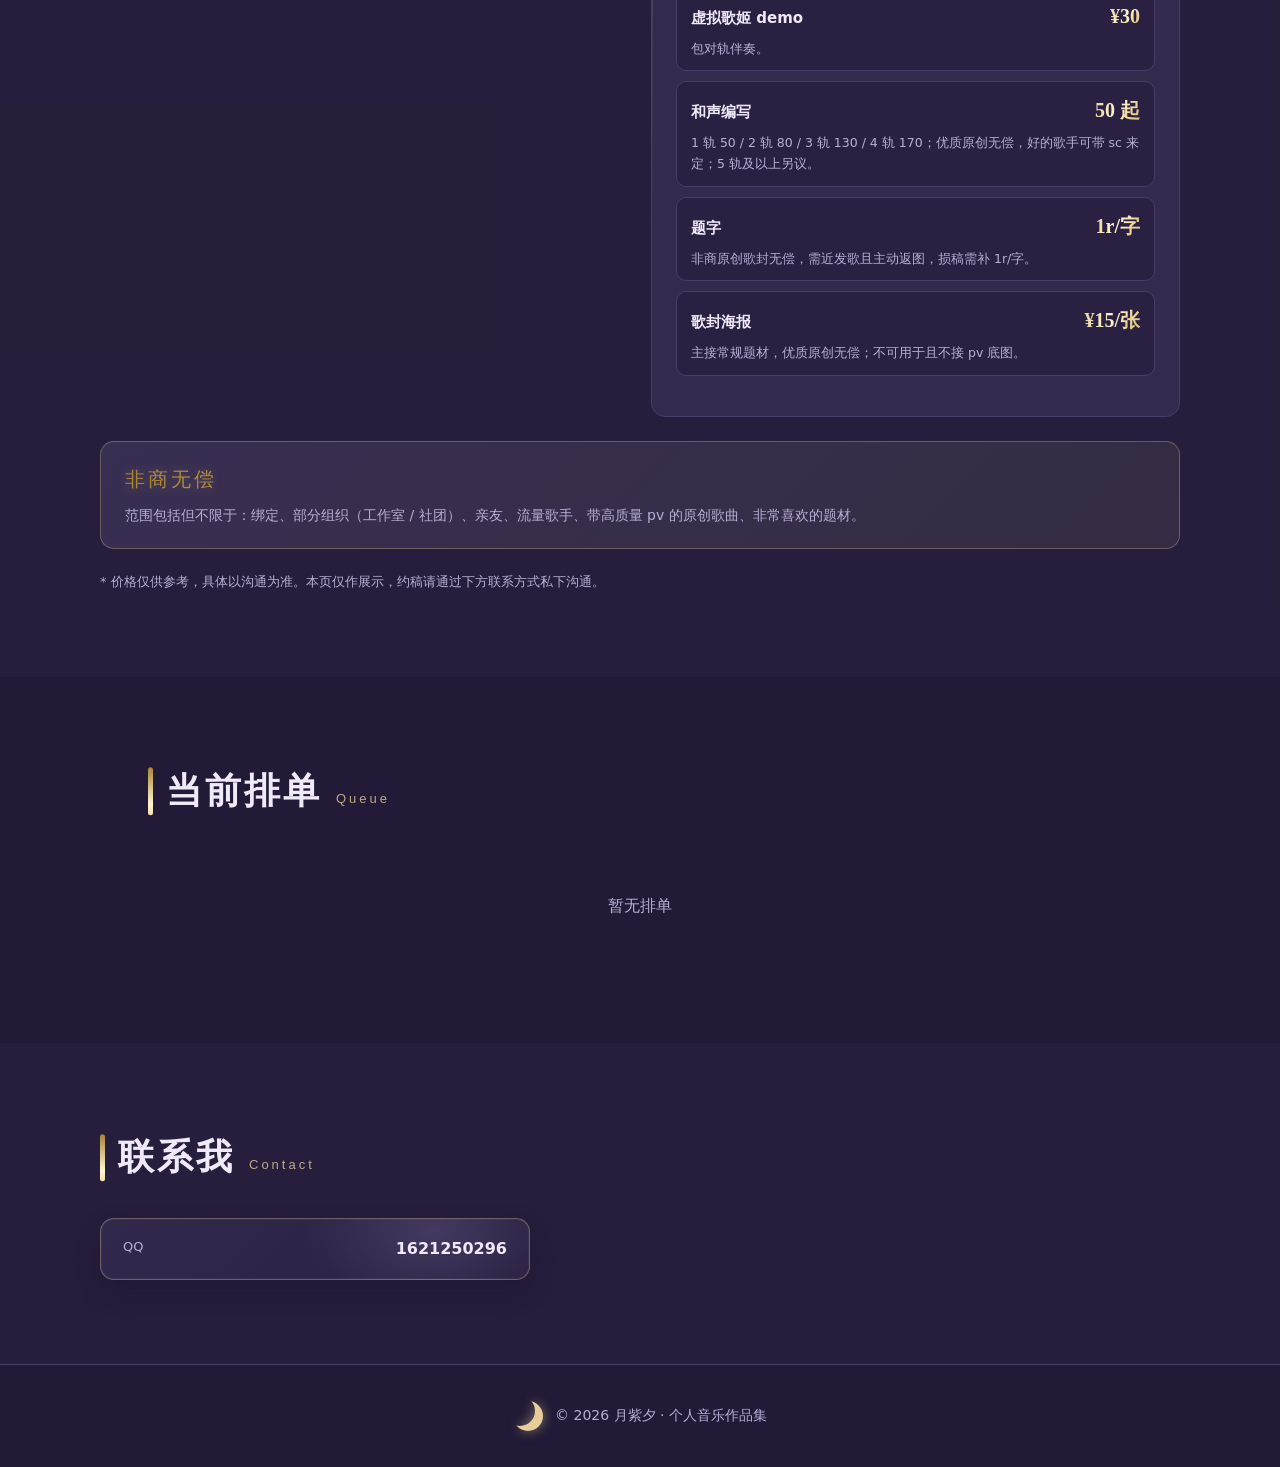
==== commit 9351df30: "新增成员悬云流火（作词 / 策划） - 9 首作品全部黑胶可播：将进酒·见千山/三情旧雪/折红/于山/称题/与光/抱剑赴风波/春去也/何人窃钩 - 《于山》标注月紫夕作曲·凌雪编曲的三方内部合作 - " ====
--- a/member.html
+++ b/member.html
@@ -5,7 +5,7 @@
   <meta name="viewport" content="width=device-width, initial-scale=1.0" />
   <title>音乐作品集</title>
   <meta name="description" content="古风原创音乐作品展示与接新详情" />
-  <link rel="stylesheet" href="assets/css/styles.css?v=35" />
+  <link rel="stylesheet" href="assets/css/styles.css?v=45" />
 </head>
 <body>
 
@@ -95,15 +95,19 @@
     <span class="crescent crescent--sm" aria-hidden="true"></span>
   </button>
 
-  <script src="assets/js/data.js?v=35"></script>
-  <script src="assets/js/tracks.js?v=35"></script>
-  <script src="assets/js/members/lingxue.js?v=35"></script>
-  <script src="assets/js/members/chiwei.js?v=35"></script>
-  <script src="assets/js/members/qingchuji.js?v=35"></script>
-  <script src="assets/js/members/shaodeng.js?v=35"></script>
-  <script src="assets/js/members/yingling.js?v=35"></script>
-  <script src="assets/js/members/shiyaoyu.js?v=35"></script>
-  <script src="assets/js/members/art-template.js?v=35"></script>
-  <script src="assets/js/app.js?v=35"></script>
+  <script src="assets/js/data.js?v=45"></script>
+  <script src="assets/js/tracks.js?v=45"></script>
+  <script src="assets/js/members/lingxue.js?v=45"></script>
+  <script src="assets/js/members/chiwei.js?v=45"></script>
+  <script src="assets/js/members/qingchuji.js?v=45"></script>
+  <script src="assets/js/members/shaodeng.js?v=45"></script>
+  <script src="assets/js/members/yingling.js?v=45"></script>
+  <script src="assets/js/members/shiyaoyu.js?v=45"></script>
+  <script src="assets/js/members/tongxi.js?v=45"></script>
+  <script src="assets/js/members/luobo.js?v=45"></script>
+  <script src="assets/js/members/huaizhu.js?v=45"></script>
+  <script src="assets/js/members/xuanyun.js?v=45"></script>
+  <script src="assets/js/members/art-template.js?v=45"></script>
+  <script src="assets/js/app.js?v=45"></script>
 </body>
 </html>
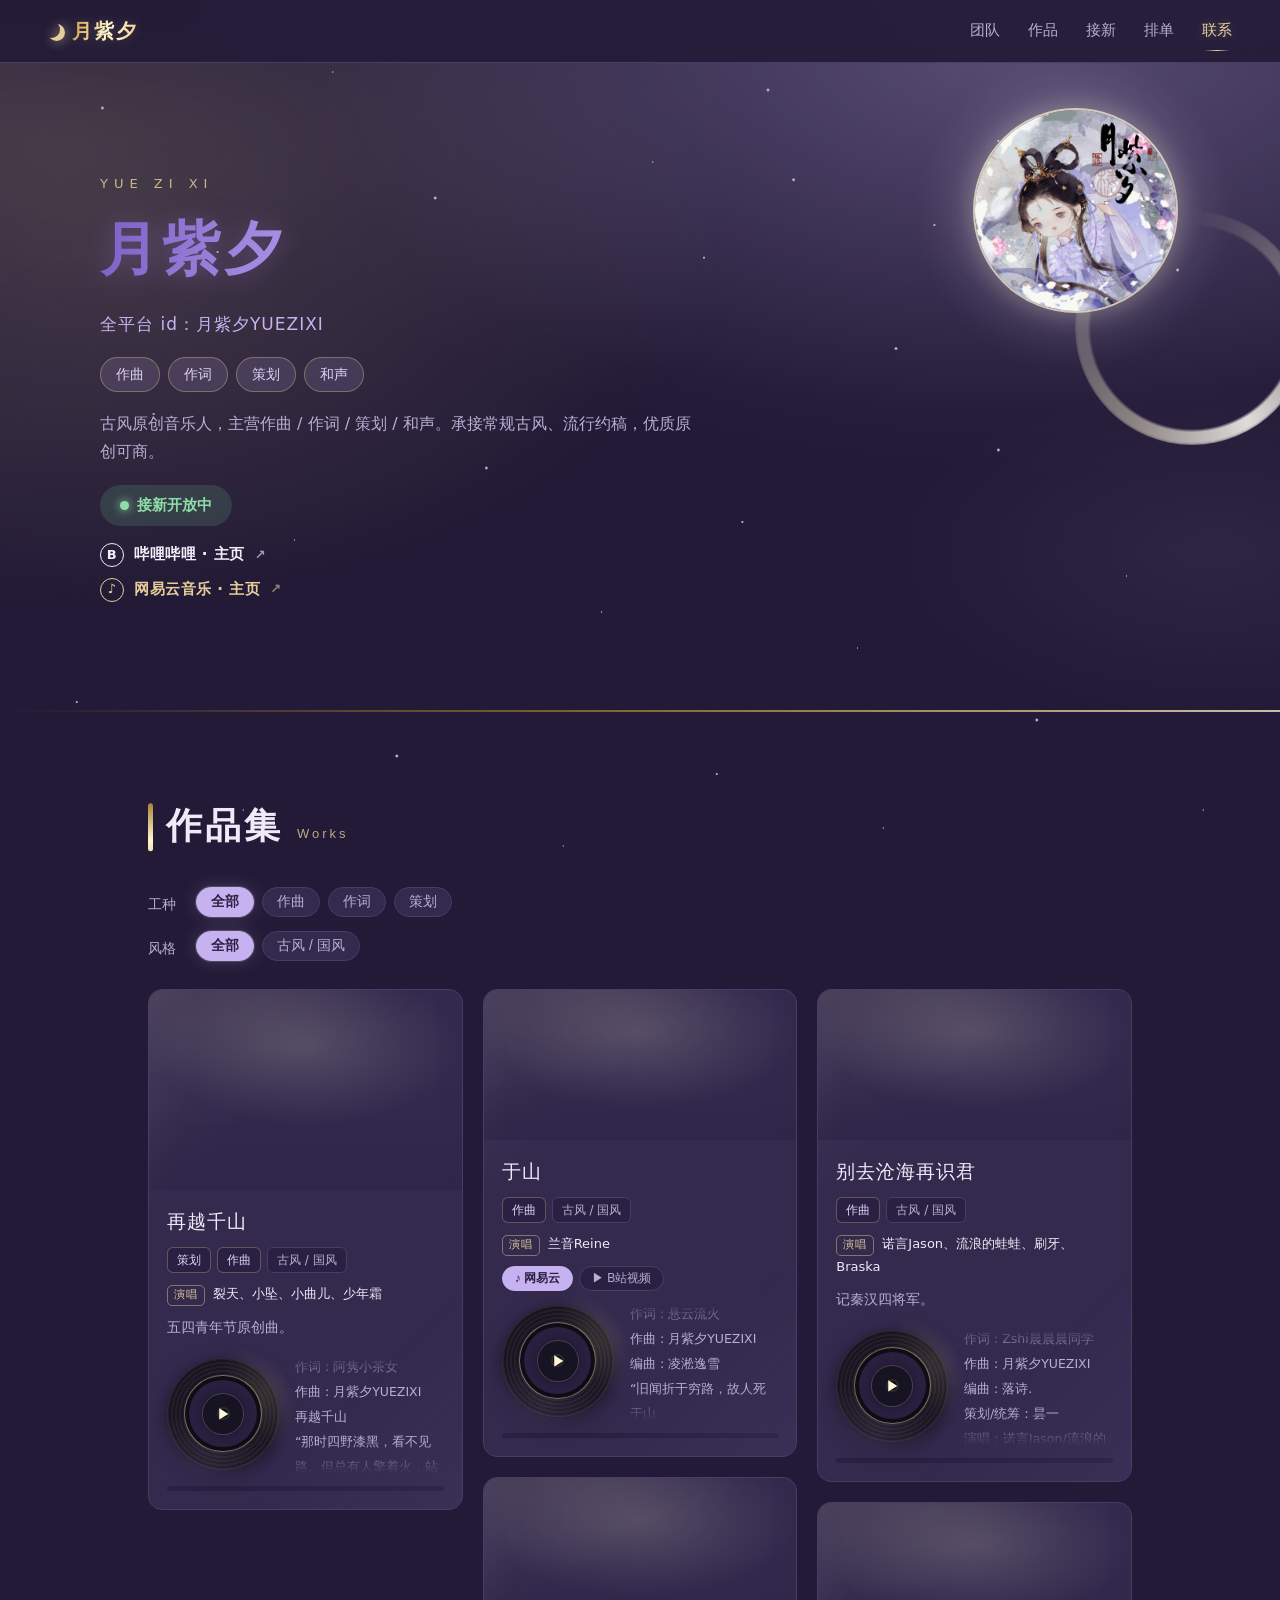
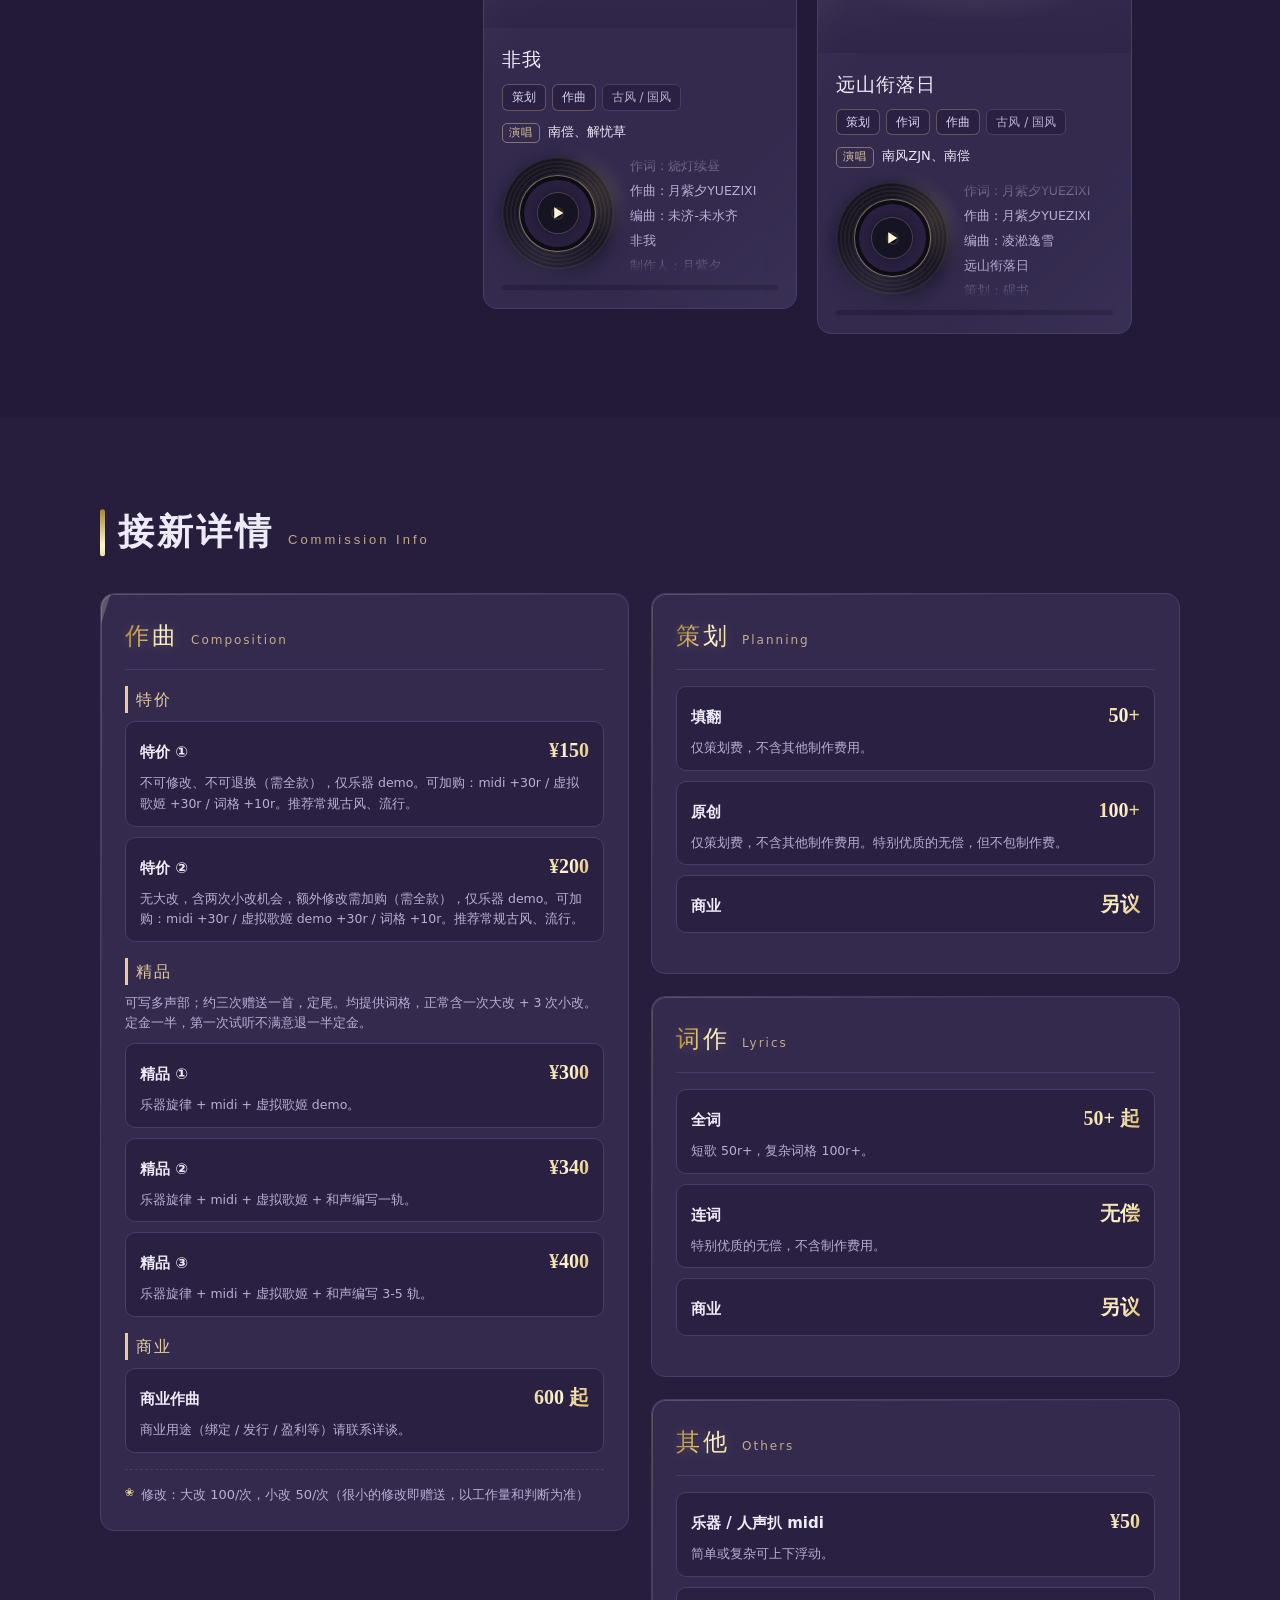
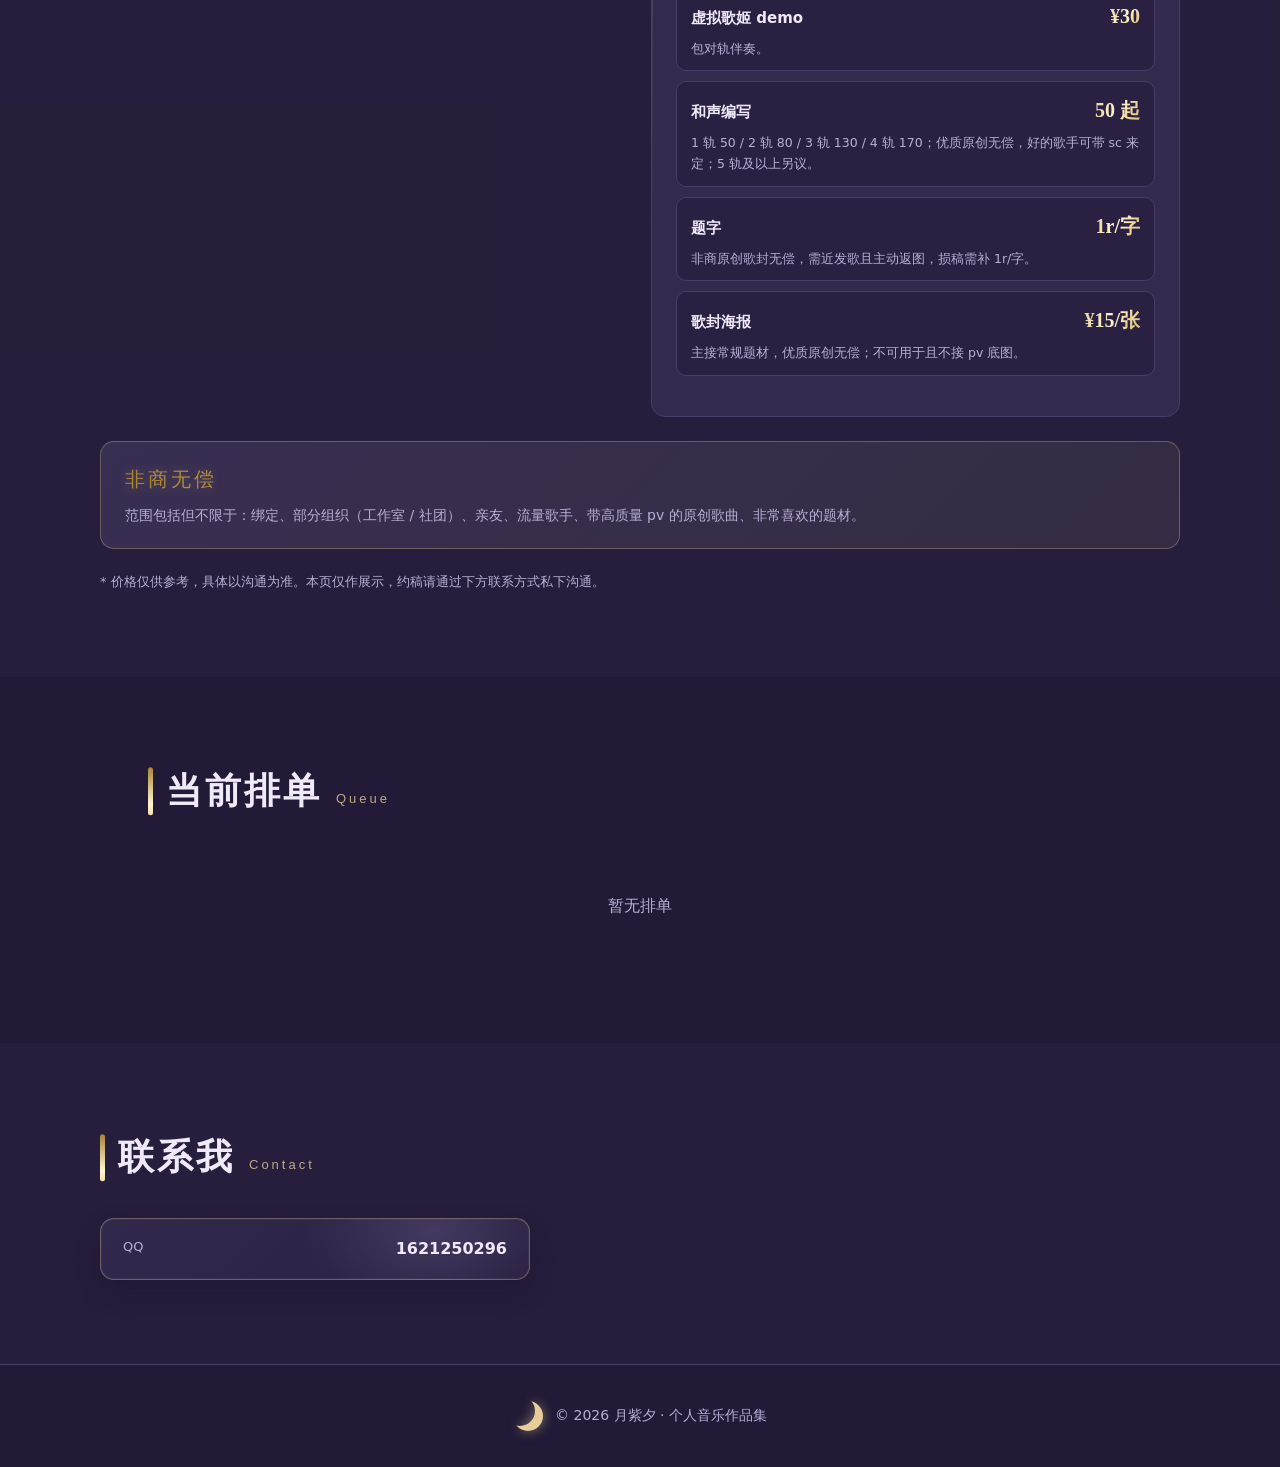
==== commit e8a41d63: "于山补 B站视频链接（BV16G3kzeEQk），月紫夕/悬云流火出现网易云-B站切换 Co-Authored-By: Claude Opus 4.8 <noreply@anthropic.com>" ====
--- a/member.html
+++ b/member.html
@@ -5,7 +5,7 @@
   <meta name="viewport" content="width=device-width, initial-scale=1.0" />
   <title>音乐作品集</title>
   <meta name="description" content="古风原创音乐作品展示与接新详情" />
-  <link rel="stylesheet" href="assets/css/styles.css?v=45" />
+  <link rel="stylesheet" href="assets/css/styles.css?v=46" />
 </head>
 <body>
 
@@ -95,19 +95,19 @@
     <span class="crescent crescent--sm" aria-hidden="true"></span>
   </button>
 
-  <script src="assets/js/data.js?v=45"></script>
-  <script src="assets/js/tracks.js?v=45"></script>
-  <script src="assets/js/members/lingxue.js?v=45"></script>
-  <script src="assets/js/members/chiwei.js?v=45"></script>
-  <script src="assets/js/members/qingchuji.js?v=45"></script>
-  <script src="assets/js/members/shaodeng.js?v=45"></script>
-  <script src="assets/js/members/yingling.js?v=45"></script>
-  <script src="assets/js/members/shiyaoyu.js?v=45"></script>
-  <script src="assets/js/members/tongxi.js?v=45"></script>
-  <script src="assets/js/members/luobo.js?v=45"></script>
-  <script src="assets/js/members/huaizhu.js?v=45"></script>
-  <script src="assets/js/members/xuanyun.js?v=45"></script>
-  <script src="assets/js/members/art-template.js?v=45"></script>
-  <script src="assets/js/app.js?v=45"></script>
+  <script src="assets/js/data.js?v=46"></script>
+  <script src="assets/js/tracks.js?v=46"></script>
+  <script src="assets/js/members/lingxue.js?v=46"></script>
+  <script src="assets/js/members/chiwei.js?v=46"></script>
+  <script src="assets/js/members/qingchuji.js?v=46"></script>
+  <script src="assets/js/members/shaodeng.js?v=46"></script>
+  <script src="assets/js/members/yingling.js?v=46"></script>
+  <script src="assets/js/members/shiyaoyu.js?v=46"></script>
+  <script src="assets/js/members/tongxi.js?v=46"></script>
+  <script src="assets/js/members/luobo.js?v=46"></script>
+  <script src="assets/js/members/huaizhu.js?v=46"></script>
+  <script src="assets/js/members/xuanyun.js?v=46"></script>
+  <script src="assets/js/members/art-template.js?v=46"></script>
+  <script src="assets/js/app.js?v=46"></script>
 </body>
 </html>
